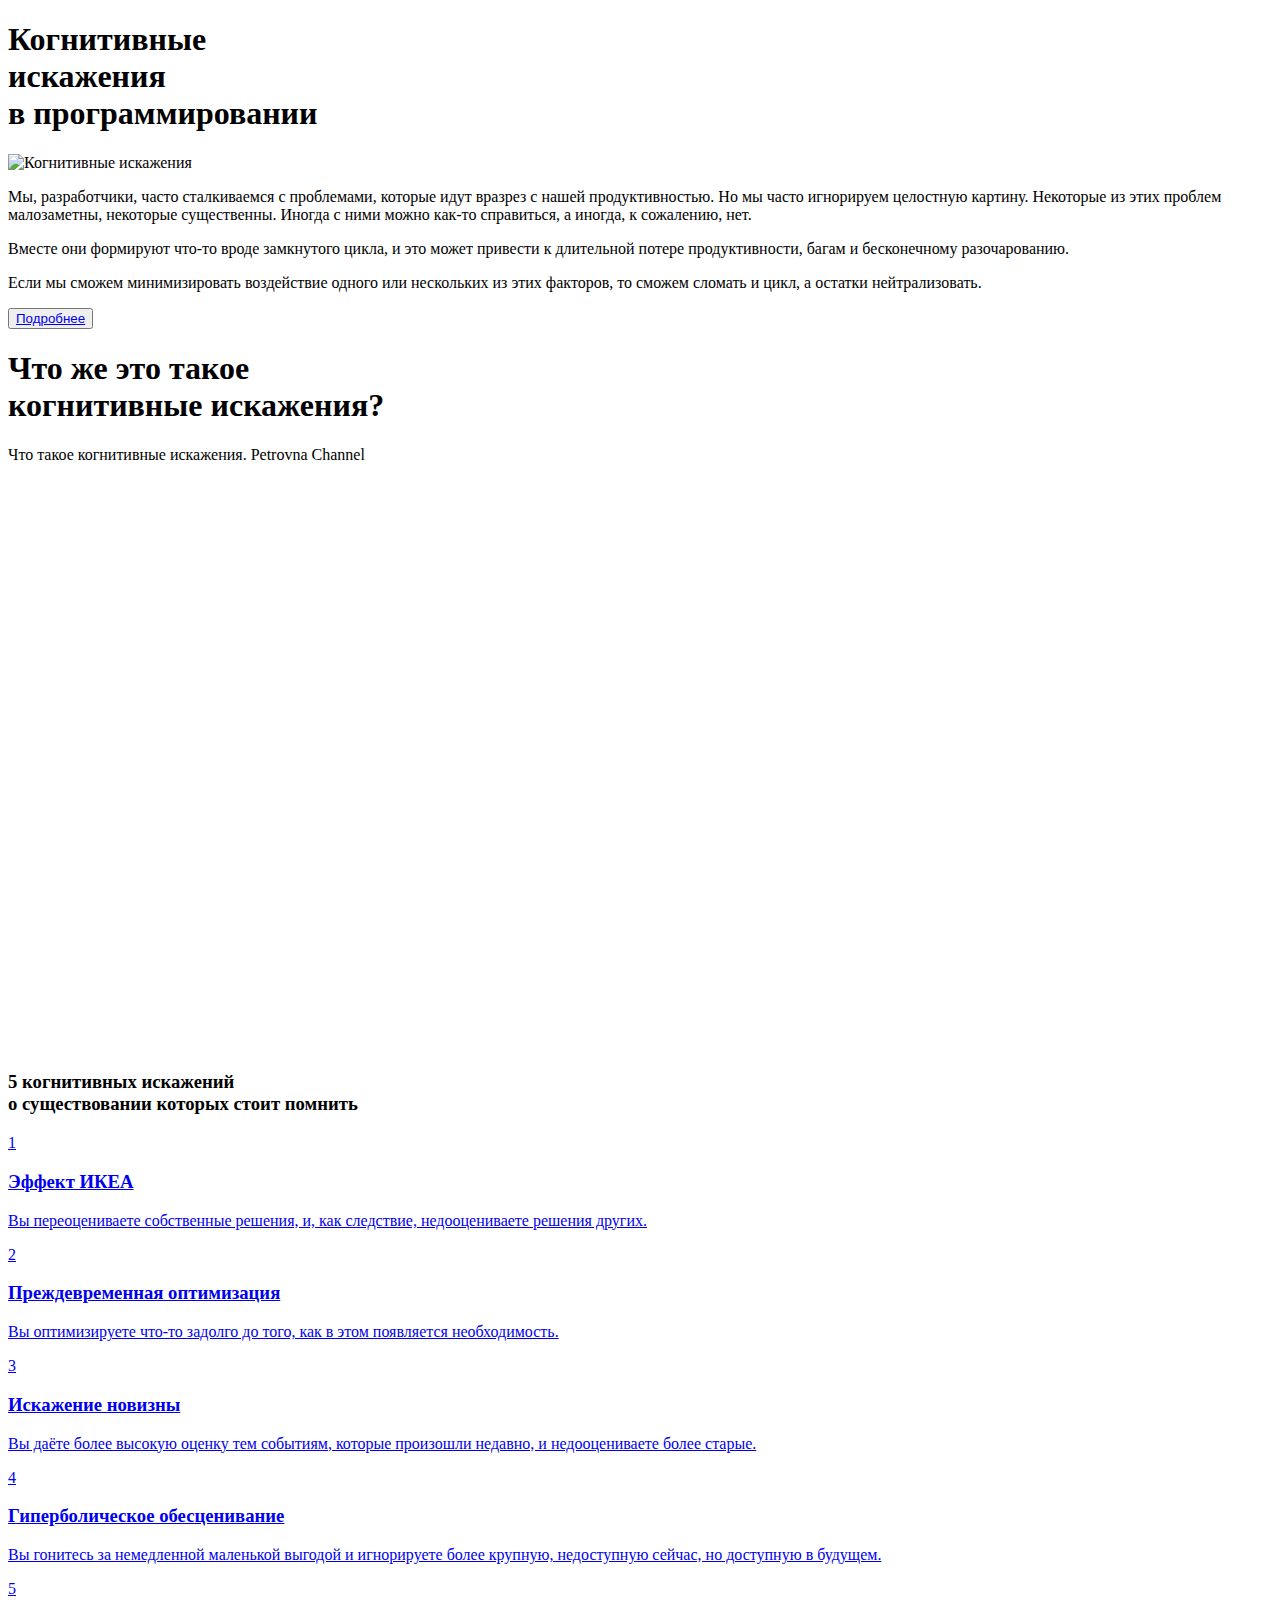
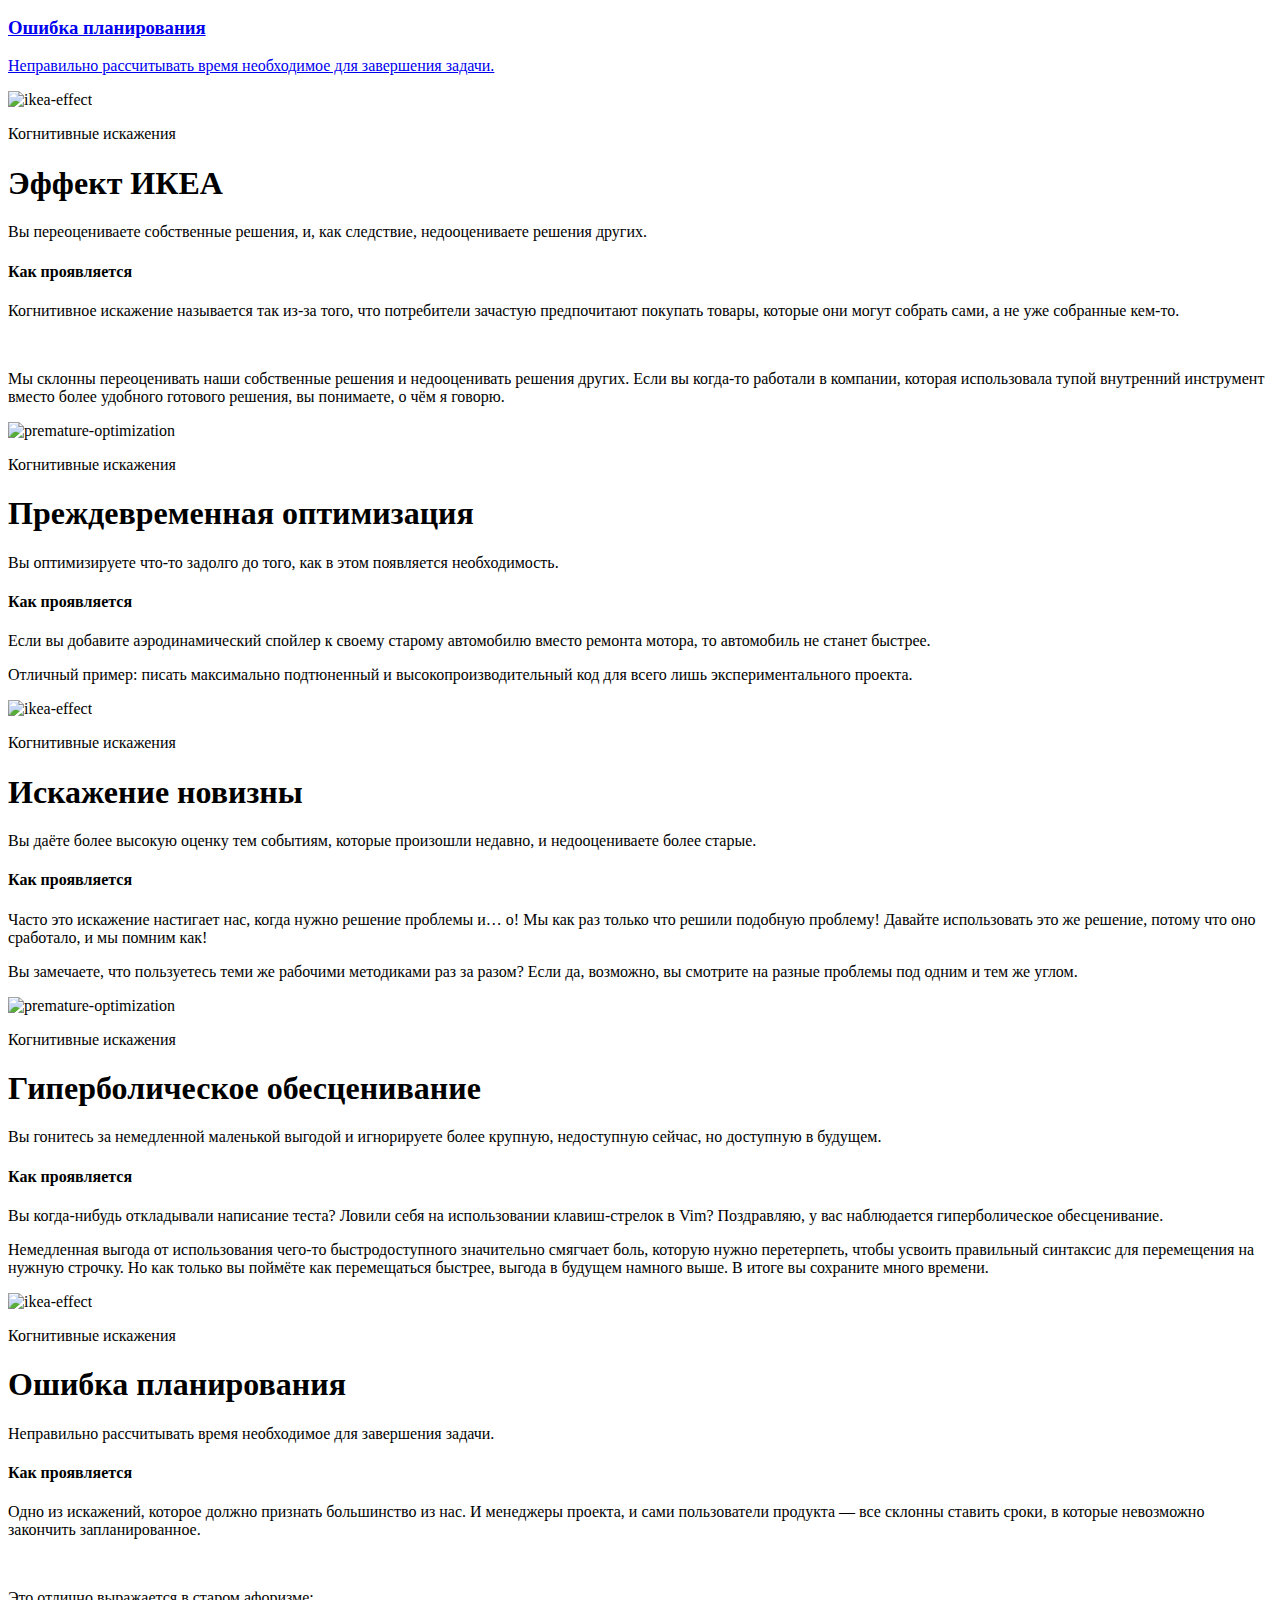
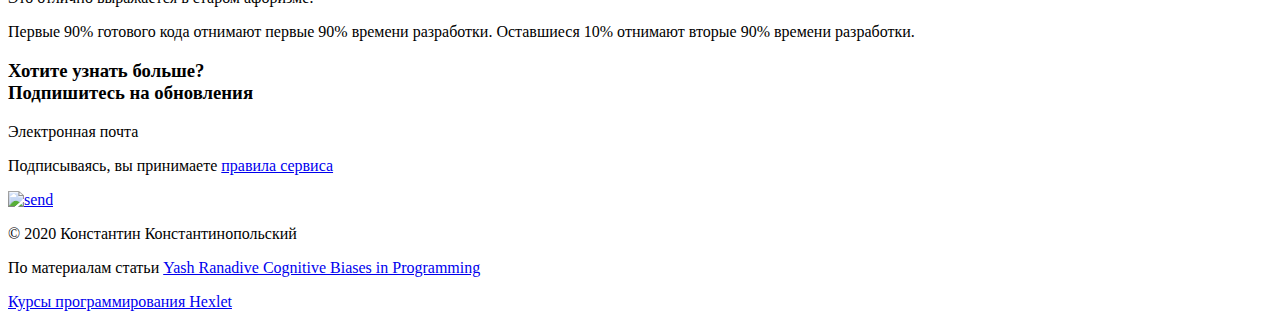
==== src/index.html @ dad70baf "Rename index.html to src/index.html" ====
<!doctype html>
<html lang="ru">
  <head>
    <meta charset="utf-8">
    <meta name="viewport" content="width=device-width, initial-scale=1">
    <link rel="stylesheet" href="CSS/style.css">
    <title>Когнитивные искажения в программировании</title>
  </head>
  <body>
    
    <header>
      <div class="header-container">
        <div class="wrapper">
          <h1 class="head-h1"><span class="header-h1">Когнитивные<br>искажения</span><br>в программировании</h1>
          <div class="img-header">
            <img class="img-height-header" src="images/main.png" alt="Когнитивные искажения">
          </div>
          <div class="header-columns-2">
           <p>Мы, разработчики, часто сталкиваемся с проблемами, которые идут вразрез с нашей продуктивностью. Но мы часто игнорируем целостную картину.
              Некоторые из этих проблем малозаметны, некоторые существенны. Иногда с ними можно как-то справиться, а иногда, к сожалению, нет.</p>
           <p>Вместе они формируют что-то вроде замкнутого цикла, и это может привести к длительной потере продуктивности, багам и бесконечному разочарованию.</p>
           <p>Если мы сможем минимизировать воздействие одного или нескольких из этих факторов, то сможем сломать и цикл, а остатки нейтрализовать.</p>
          </div>
          <div class="div-header-button">
            <button type="button" class="header-button"><a href="#navigation" class="header-a">Подробнее</a></button>
          </div>
        </div>
      </div>
    </header>
    
    <section>
      <div class="section-container">
        <div class="div-section-container">
          <h1 id="head2-h1">Что же это такое<br><span class="header-h1">когнитивные искажения?</span></h1>
            <div class="p-block2">  
              <p>Что такое когнитивные искажения. Petrovna Channel</p>
            </div>
            <div class="video-container">
              <iframe class="video" width="919" height="569" src="https://www.youtube.com/embed/jie9AizBqss" frameborder="0" allowfullscreen></iframe>
            </div>
        </div>
      </div>
    </section>
    
    <main id="navigation">
      <div class="main-container column-container">
        
          <div class="main-container-box-child1">
            <h3><span>5 когнитивных искажений</span><br>о существовании которых стоит помнить</h3>
          </div>
          <div class="main-container-box">
            <a href="#ikea-effect">
              <div class="number">1</div>
              <h3>Эффект ИКЕА</h3>
              <p>Вы переоцениваете собственные решения, и, как следствие, недооцениваете решения других.</p>
            </a>
          </div>
          <div class="main-container-box">
            <a href="#premature-optimization">
              <div class="number">2</div>
              <h3>Преждевременная оптимизация</h3>
              <p>Вы оптимизируете что-то задолго до того, как в этом появляется необходимость.</p>  
            </a>
          </div>
          <div class="main-container-box">
            <a href="#distortion-of-novelty">
              <div class="number">3</div>
              <h3>Искажение новизны</h3>
              <p>Вы даёте более высокую оценку тем событиям, которые произошли недавно, и недооцениваете более старые.</p>  
            </a>
          </div>
          <div class="main-container-box">
            <a href="#hyperbolic-depreciation">
              <div class="number">4</div>
              <h3>Гиперболическое обесценивание</h3>
              <p>Вы гонитесь за немедленной маленькой выгодой и игнорируете более крупную, недоступную сейчас, но доступную в будущем.</p>  
            </a>
          </div>
          <div class="main-container-box">
            <a href="#errors-in-planning">
              <div class="number">5</div>
              <h3>Ошибка планирования</h3>
              <p>Неправильно рассчитывать время необходимое для завершения задачи.</p>  
            </a>
          </div>
        
      </div>
    </main>
    
    <section id="ikea-effect">
      <div class="header-container">
        <div class="wrapper">
          
          <div class="ikea-columns-2">
            <div>
              <img class="shadow" src="images/1.png" alt="ikea-effect">
            </div>
            <div>
              <p class="font-p">Когнитивные искажения</p>
              <h1>Эффект ИКЕА</h1>
              <p>Вы переоцениваете собственные решения, и, как следствие, недооцениваете решения других.</p>
            </div>
          </div>
          
          <div class="small-h">
            <h4>Как проявляется</h4>
          </div>
          
          <div class="ikea-columns-2-2">
            <p class="padding-0">Когнитивное искажение называется так из-за того, что потребители зачастую предпочитают покупать товары, которые они могут собрать сами, а не уже собранные кем-то.</p><br>
            <p class="padding-0">Мы склонны переоценивать наши собственные решения и недооценивать решения других. Если вы когда-то работали в компании, которая использовала тупой внутренний инструмент вместо более удобного готового решения, вы понимаете, о чём я говорю.</p>
          </div>
          
        </div>       
      </div>
    </section>
    
    <section id="premature-optimization">
      <div class="header-container-premature-optimization">
        <div class="wrapper">
          
          <div class="ikea-columns-2-premature-optimization">
            <div>
              <img class="shadow" src="images/2.png" alt="premature-optimization">
            </div>
            <div>
              <p class="font-p-dark">Когнитивные искажения</p>
              <h1>Преждевременная оптимизация</h1>
              <p>Вы оптимизируете что-то задолго до того, как в этом появляется необходимость.</p>
            </div>
          </div>
          
          <div class="small-h-premature-optimization">
            <h4>Как проявляется</h4>
          </div>
          
          <div class="ikea-columns-2-3">
            <p class="padding-0">Если вы добавите аэродинамический спойлер к своему старому автомобилю вместо ремонта мотора, то автомобиль не станет быстрее.</p>
            <p class="padding-0">Отличный пример: писать максимально подтюненный и высокопроизводительный код для всего лишь экспериментального проекта.</p>
          </div>
          
        </div>       
      </div>
    </section>
    
    <section id="distortion-of-novelty">
      <div class="header-container">
        <div class="wrapper">
          
          <div class="ikea-columns-2">
            <div>
              <img class="shadow" src="images/3.png" alt="ikea-effect">
            </div>
            <div>
              <p class="font-p">Когнитивные искажения</p>
              <h1>Искажение новизны</h1>
              <p>Вы даёте более высокую оценку тем событиям, которые произошли недавно, и недооцениваете более старые.</p>
            </div>
          </div>
          
          <div class="small-h">
            <h4>Как проявляется</h4>
          </div>
          
          <div class="ikea-columns-2-2">
            <p class="padding-0">Часто это искажение настигает нас, когда нужно решение проблемы и… о! Мы как раз только что решили подобную проблему! Давайте использовать это же решение, потому что оно сработало, и мы помним как!</p>
            <p class="padding-0">Вы замечаете, что пользуетесь теми же рабочими методиками раз за разом? Если да, возможно, вы смотрите на разные проблемы под одним и тем же углом.</p>
          </div>
          
        </div>       
      </div>
    </section>
    
    <section id="hyperbolic-depreciation">
      <div class="header-container-premature-optimization">
        <div class="wrapper">
          
          <div class="ikea-columns-2-premature-optimization">
            <div>
              <img class="shadow" src="images/4.png" alt="premature-optimization">
            </div>
            <div>
              <p class="font-p-dark">Когнитивные искажения</p>
              <h1>Гиперболическое обесценивание</h1>
              <p>Вы гонитесь за немедленной маленькой выгодой и игнорируете более крупную, недоступную сейчас, но доступную в будущем.</p>
            </div>
          </div>
          
          <div class="small-h-premature-optimization">
            <h4>Как проявляется</h4>
          </div>
          
          <div class="ikea-columns-2-3">
            <p class="padding-0">Вы когда-нибудь откладывали написание теста? Ловили себя на использовании клавиш-стрелок в Vim? Поздравляю, у вас наблюдается гиперболическое обесценивание.</p>
            <p class="padding-0">Немедленная выгода от использования чего-то быстродоступного значительно смягчает боль, которую нужно перетерпеть, чтобы усвоить правильный синтаксис для перемещения на нужную строчку. Но как только вы поймёте как перемещаться быстрее, выгода в будущем намного выше. В итоге вы сохраните много времени.</p>
          </div>
          
        </div>       
      </div>
    </section>
    
    <section id="errors-in-planning">
      <div class="header-container">
        <div class="wrapper">
          
          <div class="ikea-columns-2">
            <div>
              <img class="shadow" src="images/5.png" alt="ikea-effect">
            </div>
            <div>
              <p class="font-p">Когнитивные искажения</p>
              <h1>Ошибка планирования</h1>
              <p>Неправильно рассчитывать время необходимое для завершения задачи.</p>
            </div>
          </div>
          
          <div class="small-h">
            <h4>Как проявляется</h4>
          </div>
          
          <div class="ikea-columns-2-2">
            <p class="padding-0">Одно из искажений, которое должно признать большинство из нас. И менеджеры проекта, и сами пользователи продукта — все склонны ставить сроки, в которые невозможно закончить запланированное.</p><br>
            <p class="padding-0">Это отлично выражается в старом афоризме:</p>
            <p>Первые 90% готового кода отнимают первые 90% времени разработки. Оставшиеся 10% отнимают вторые 90% времени разработки.</p>
          </div>
          
        </div>       
      </div>
    </section>
    
    <footer>
      <div class="footer-container">
        <div class="footer-wrapper">
          
          <div>
            <h3 class="footer-h3">Хотите узнать больше?<br>Подпишитесь на обновления</h3>
          </div>
          
          <div>
            <div>
            </div>
            <div class="find-box">
              <div>
                <p class="find-box-p">Электронная почта</p>
              </div>
              <div>
                <p class="find-box-p2">Подписываясь, вы принимаете <a href="#">правила сервиса</a></p>
              </div>
                            
              <div class="send">
                <a href="#">  
                  <div class="send-img">
                    <img src="images/send.svg" alt="send">
                  </div>
                </a>
              </div>
                            
            </div>
          </div>
          
        </div>
        <p class="footer-p">© 2020 Константин Константинопольский</p>
        <p class="footer-p">По материалам статьи <a href="https://medium.com/hackernoon/cognitive-biases-in-programming-5e937707c27b">Yash Ranadive Cognitive Biases in Programming</a></p>
        <p class="footer-p"><a href="https://ru.hexlet.io/">Курсы программирования Hexlet</a></p>
      </div>
    </footer>
  </body>
</html>
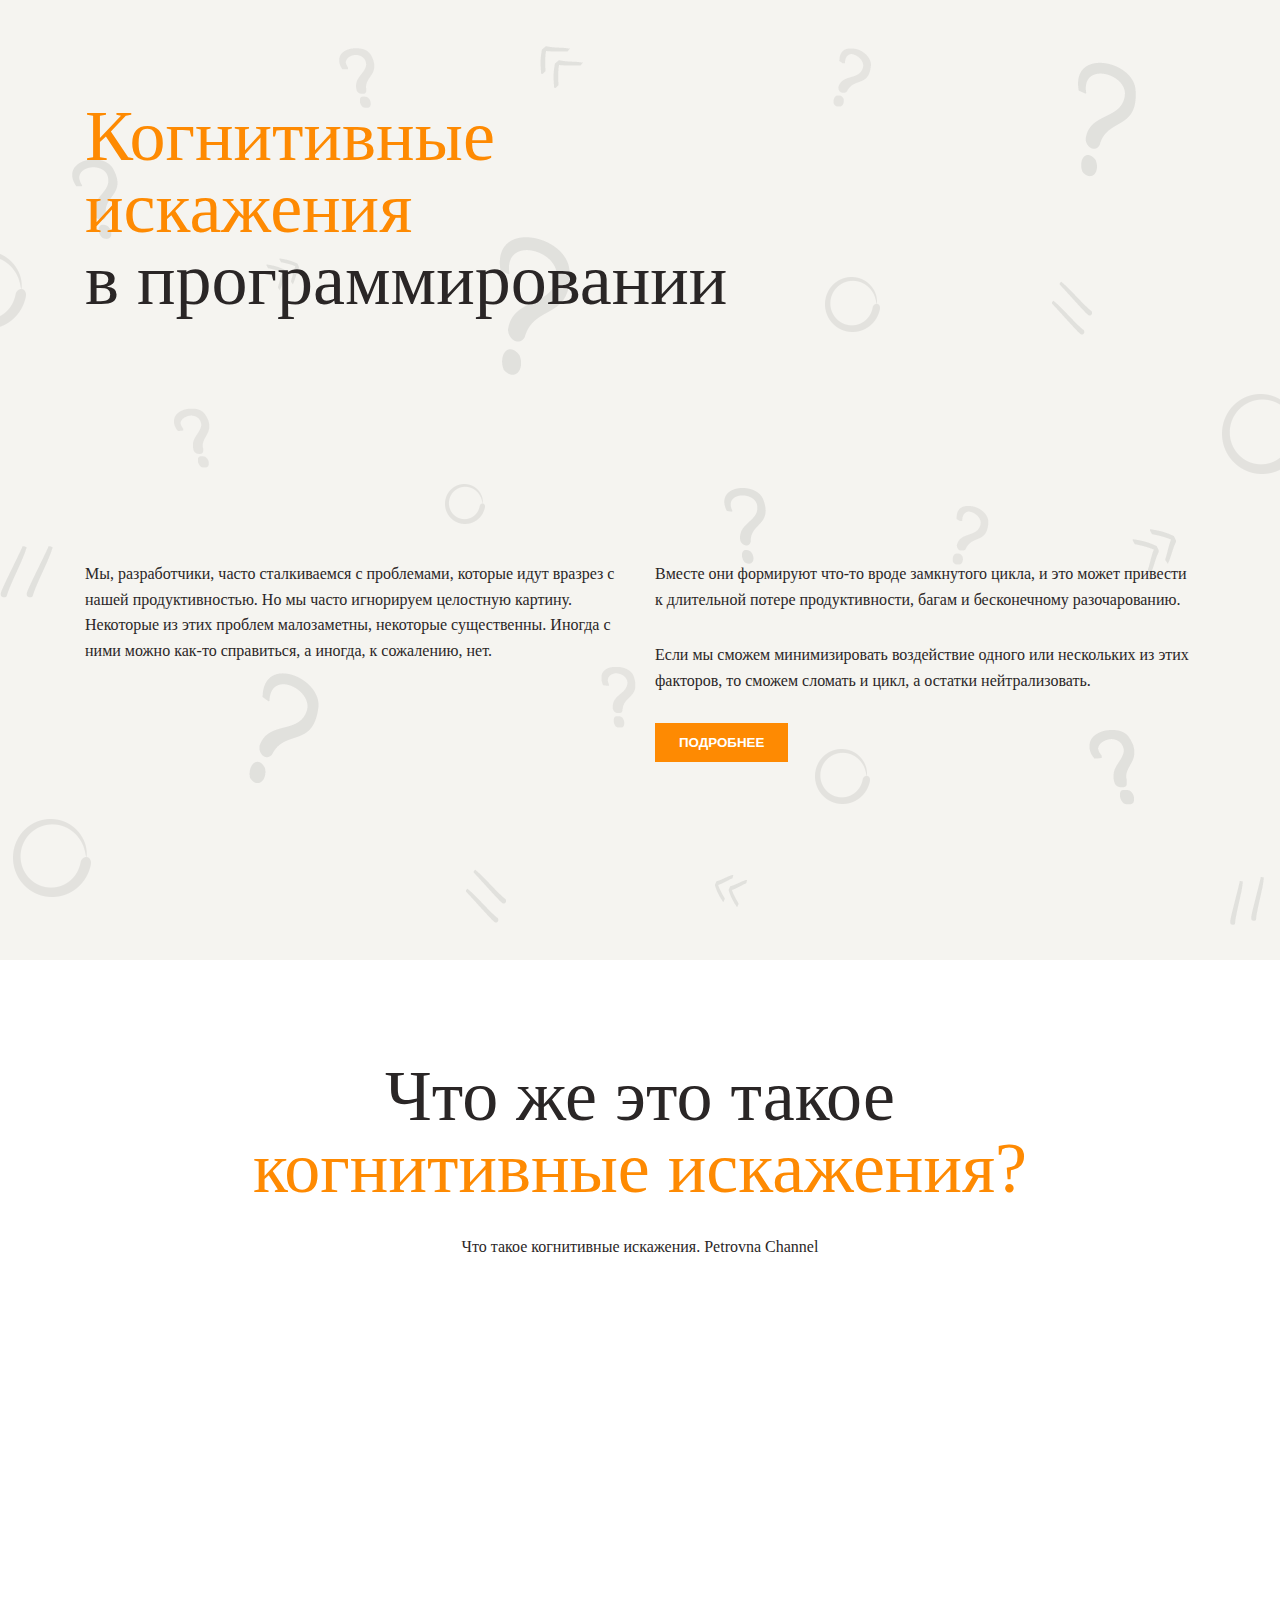
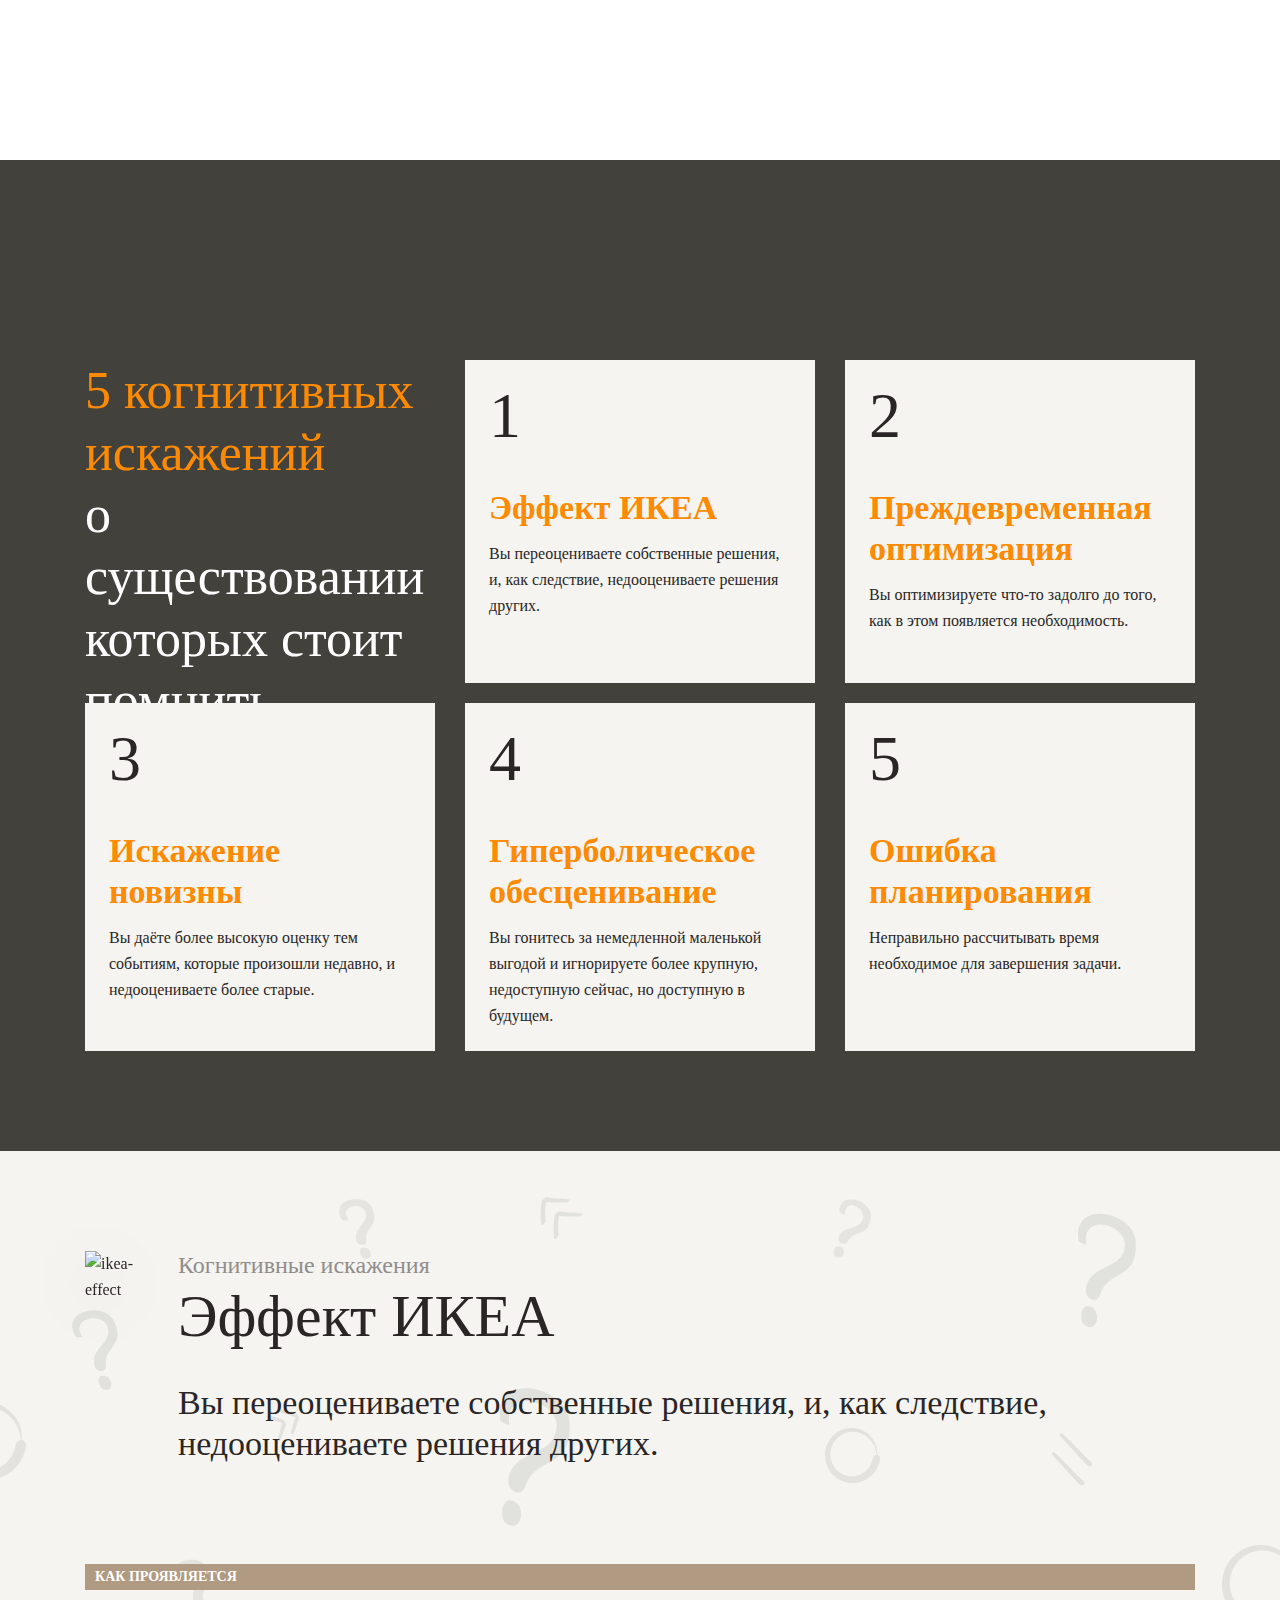
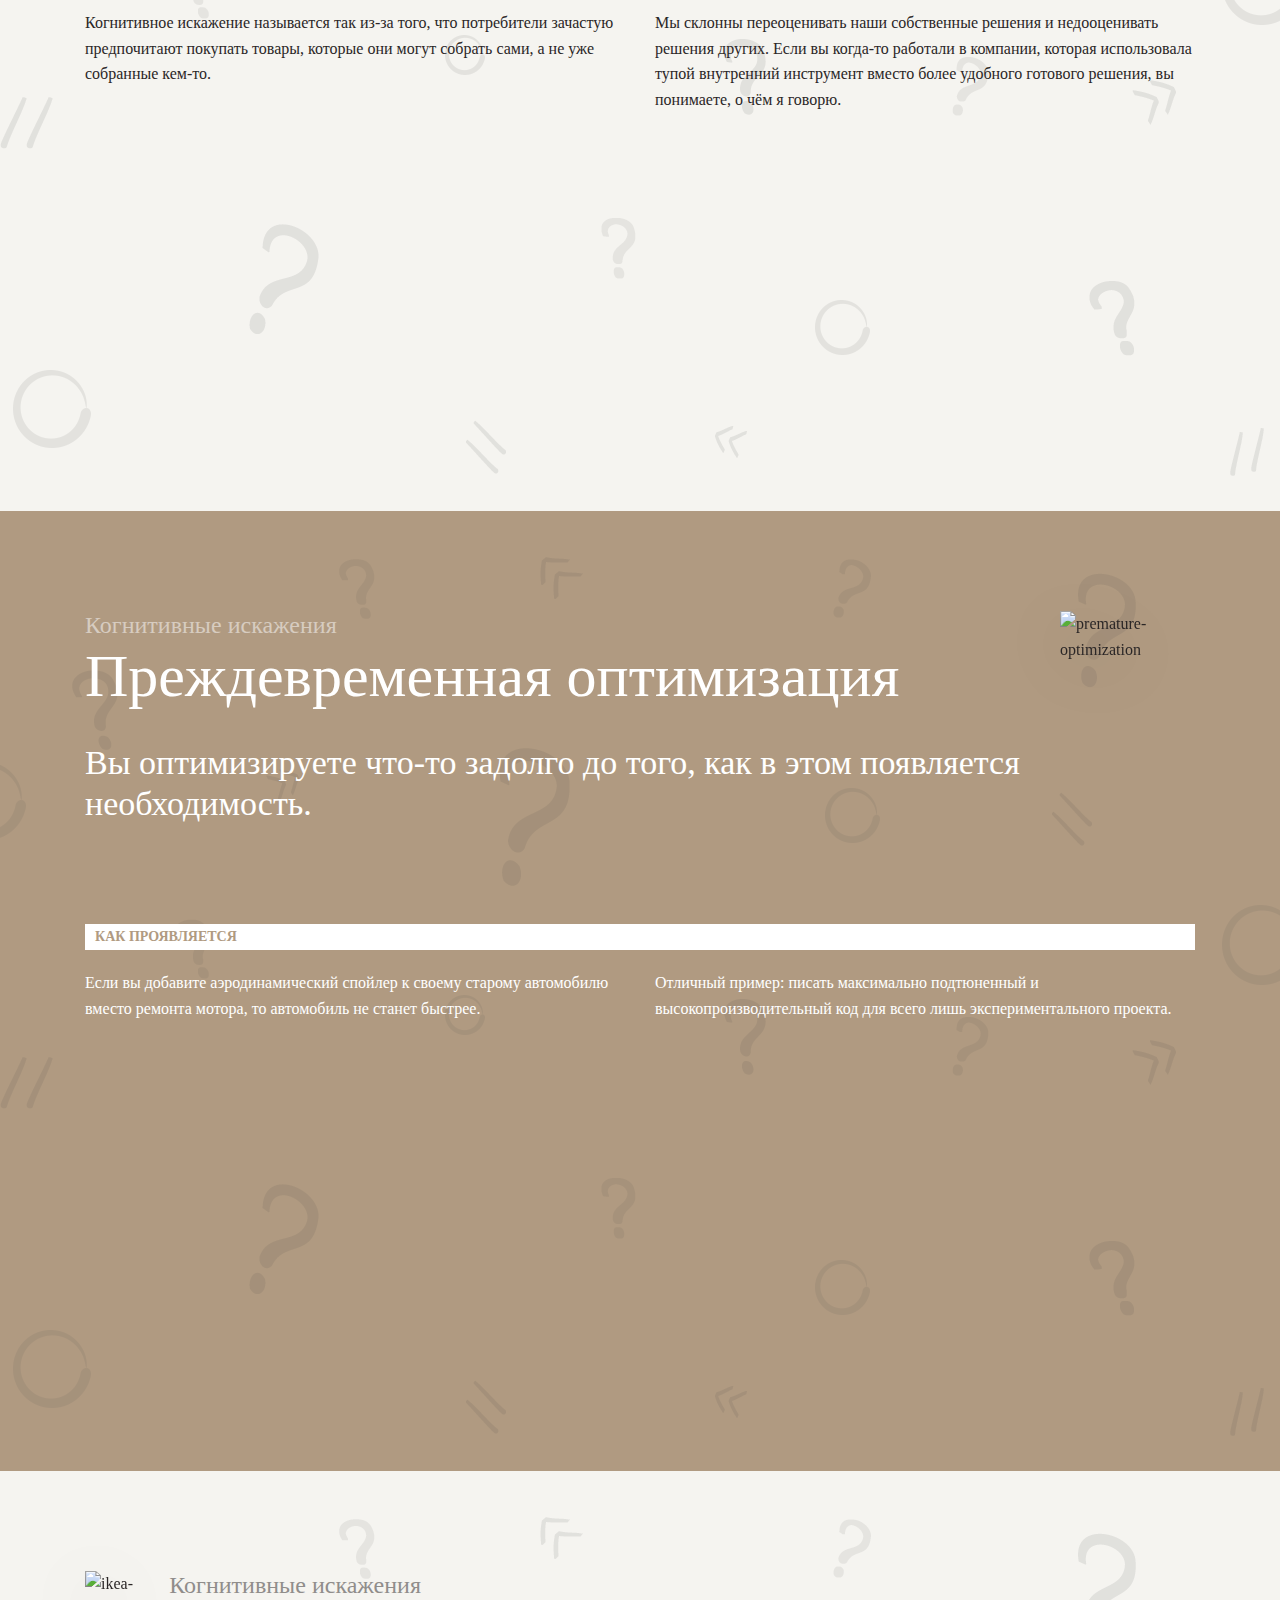
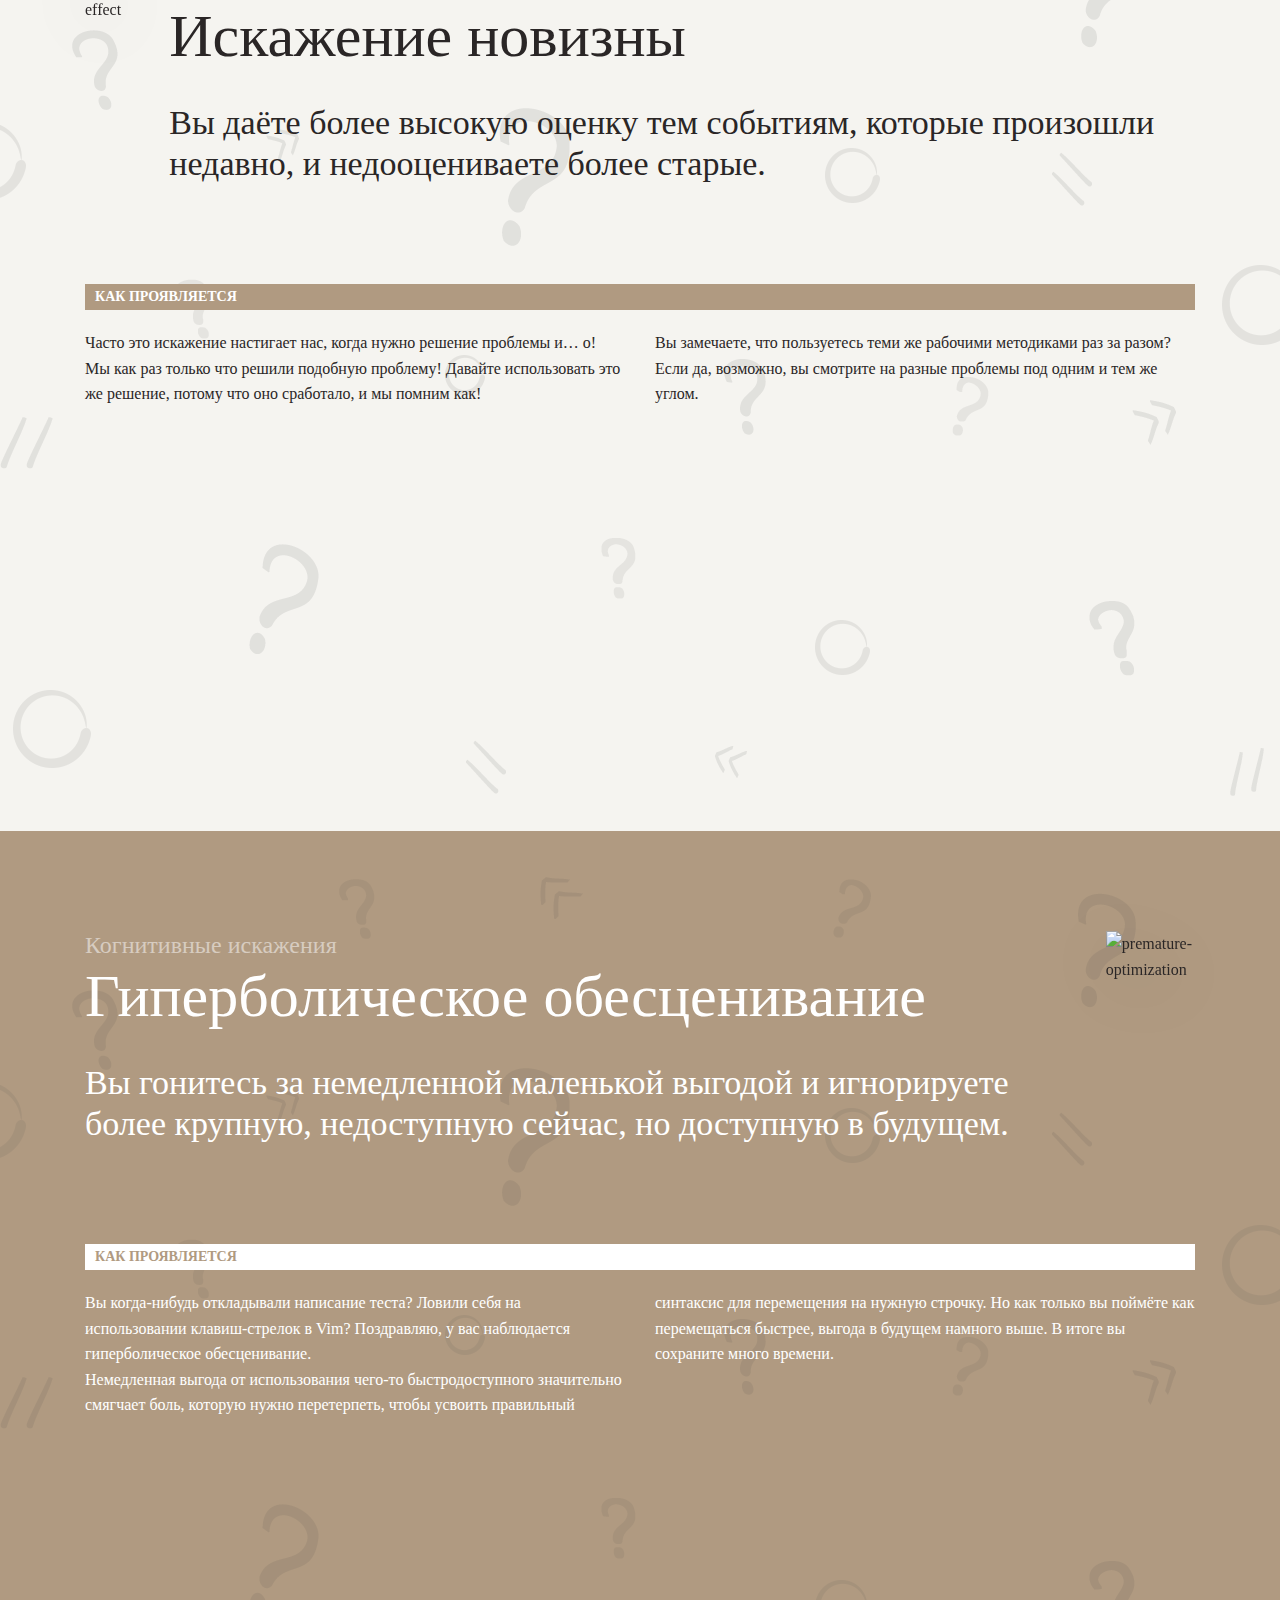
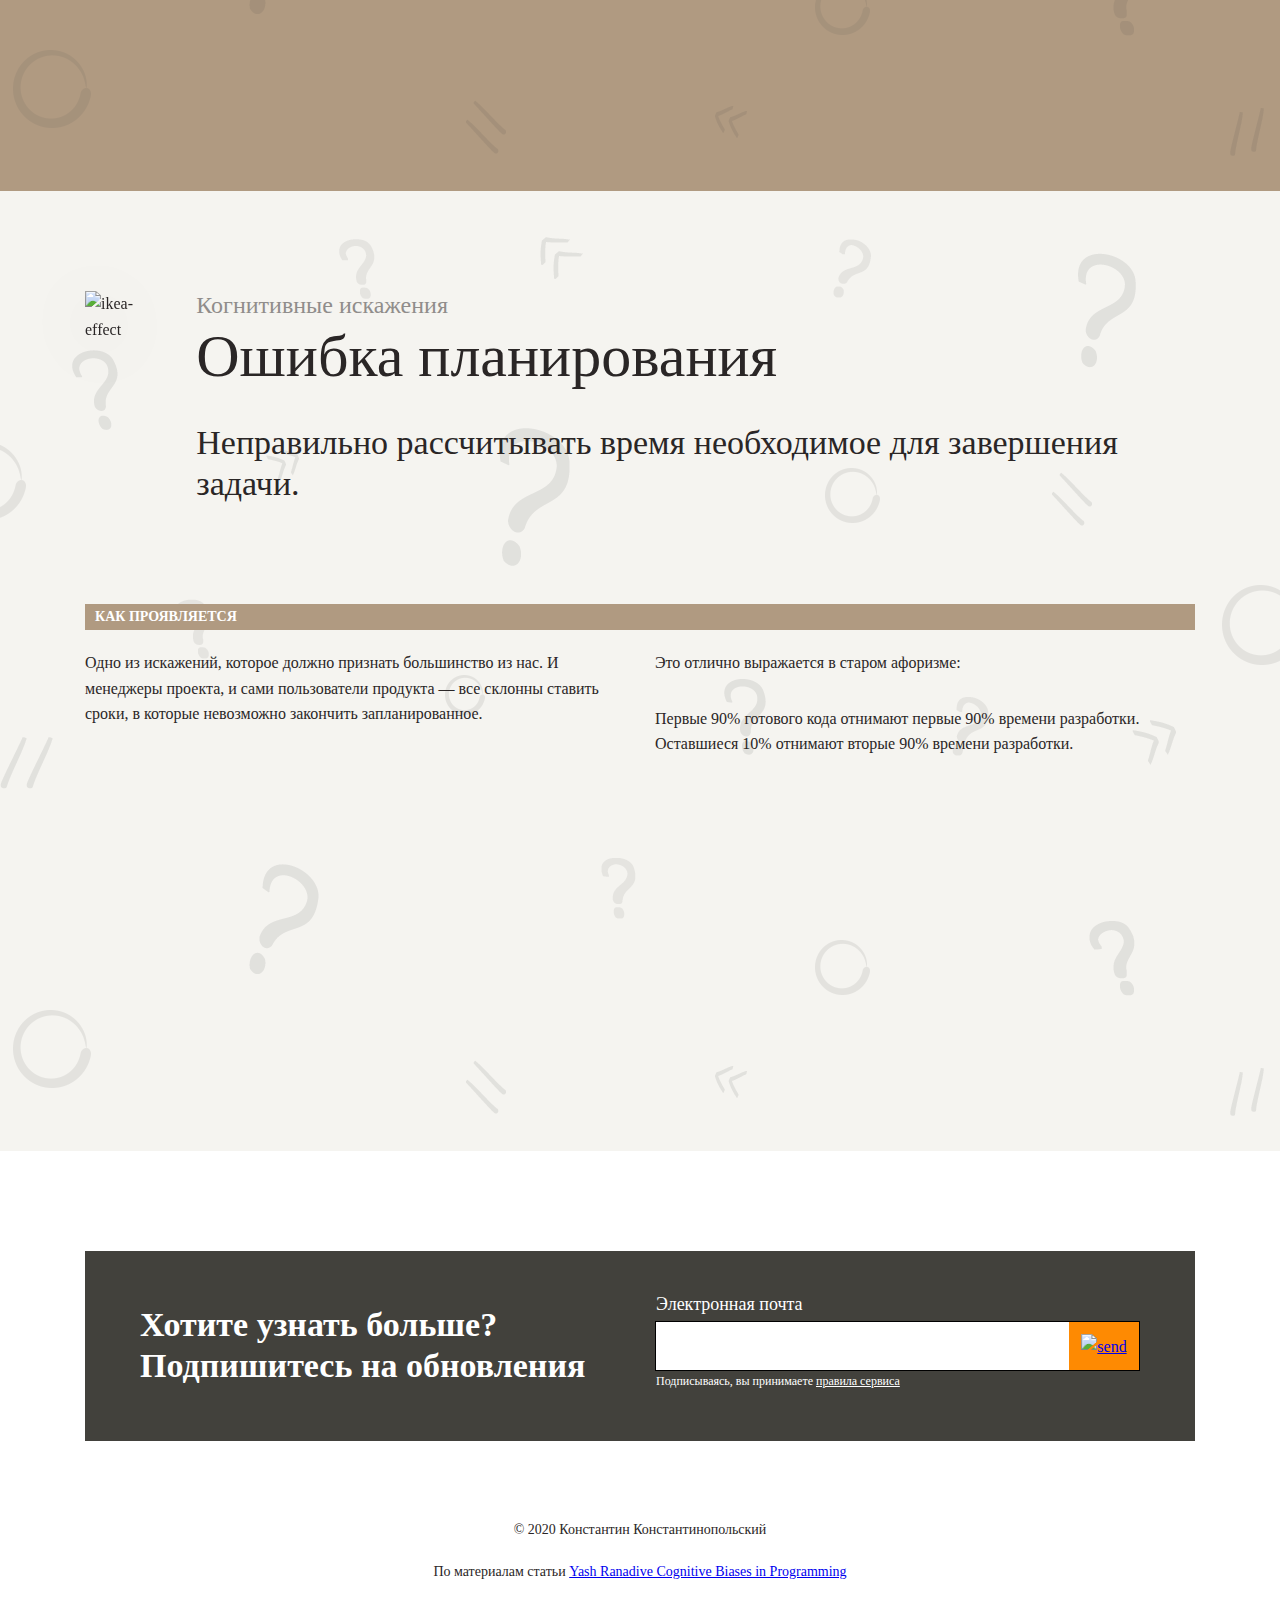
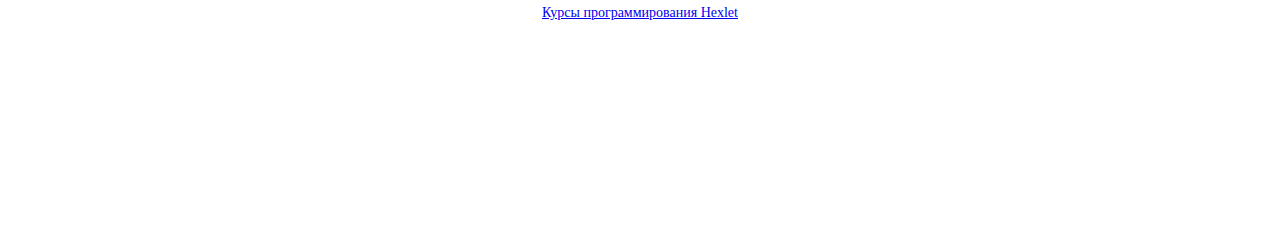
==== commit 73232e2c: "Update index.html" ====
--- a/src/index.html
+++ b/src/index.html
@@ -3,7 +3,7 @@
   <head>
     <meta charset="utf-8">
     <meta name="viewport" content="width=device-width, initial-scale=1">
-    <link rel="stylesheet" href="CSS/style.css">
+    <link rel="stylesheet" href="style.css">
     <title>Когнитивные искажения в программировании</title>
   </head>
   <body>
--- a/src/style.css
+++ b/src/style.css
@@ -0,0 +1,526 @@
+ 
+:root {
+    --color-primary: #fe8a02;
+    --color-primary-dark: #42413c;
+    --color-dark: #2a2626;
+    --color-dark-light: #908d8b;
+    --color-white: #fff;
+    --color-white-light: #d7ccc0;
+    --color-light: #f5f4f0;
+    --color-brown: #b09a81;
+    --color-blue: #1085c5;
+}
+
+@font-face {
+    font-family: 'Open Sans';
+    src: url("..\Fonts\Open_Sans\OpenSans-VariableFont_wdth,wght.ttf");
+}
+
+@font-face {
+    font-family: 'Neucha';
+    src: url("..\Fonts\Neucha\Neucha-Regular.ttf");
+}
+
+* {
+    margin: 0;
+    padding: 0;
+    box-sizing: border-box
+}
+
+body {
+    position: relative;
+    font-family: 'Open Sans';
+    font-size: 16px;
+    line-height: 1.6em;
+    color: var(--color-dark);  
+}
+
+h2, h3, h4, h5, h6 {
+    font-family: 'Neucha';
+    line-height: 1.2em;
+}
+
+h1 {
+    font-family: 'Neucha';
+    font-style: normal;
+    font-weight: 400;
+    font-size: 60px;
+    line-height: 72px;
+}
+
+h2 {
+    font-size: 60px;
+}
+
+h3 {
+    font-size: 34px;
+    color: var(--color-primary);
+}
+
+p {
+    padding-top: 30px;
+}    
+
+#navigation > div a {
+    text-decoration: none;
+    color: var(--color-dark);
+}
+
+.header-container {
+    position: relative;
+    height: 960px;
+    background: var(--color-light);
+}
+
+.header-container::before {
+    position: absolute;
+    width: 1440px;
+    height: 960px;
+    left: 50%;
+    transform: translate(-50%);
+    
+    background-image: url("../images/background.png");
+    background-repeat: no-repeat;
+    background-size: cover;
+    opacity: 10%;
+    
+    content: "";
+}
+
+.wrapper {
+    position: relative;
+    max-width: 1110px;
+    margin: 0 auto;
+    padding: 100px 0;
+}
+
+.img-header {
+    position: absolute;
+    height: 525px;
+    top: 55px;
+    right: -270px;
+}
+
+.img-height-header {
+    height: 525px;
+}
+
+.header-columns-2 {
+    columns: 2;
+    column-gap: 30px;
+    padding-top: 215px;
+}
+
+.head-h1 {
+    font-size: 72px;
+}
+
+#head2-h1 {
+    font-size: 72px;    
+}
+
+.header-h1 {
+    color: var(--color-primary);
+}
+
+.div-header-button {
+    padding-top: 30px;
+}
+
+.header-button {
+    position: absolute;
+    left: 570px;
+    padding: 12px 24px;
+    border: 0;
+    font-weight: bold;
+    cursor: pointer;
+    background: var(--color-primary);
+}    
+
+.header-button:hover {
+    position: absolute;
+    left: 570px;
+    padding: 12px 24px;
+    border: 0;
+    font-weight: bold;
+    cursor: pointer;
+    background: #EA7600;
+}  
+
+.header-a {
+    text-decoration: none;
+    text-transform: uppercase;
+    color: var(--color-white);
+}    
+
+.section-container {
+    position: relative;
+    max-width: 1110px;
+    height: 800px;
+    margin: 0 auto;
+    padding: 100px 0;
+}
+
+.div-section-container {
+    position: absolute;
+    left: 50%;
+    transform: translate(-50%);
+    text-align: center;
+}
+
+.p-block2 {
+    text-align: center;    
+}    
+    
+.video-container {
+    padding-top: 30px;    
+}    
+    
+.video {
+    filter: drop-shadow(0 16px 32px rgba(0 0 0 / 15%));
+}    
+
+main {
+    padding: 100px 0;
+    background: var(--color-primary-dark);
+}
+
+.main-container {
+    padding-top: 100px;
+    max-width: 1440px;
+    margin: 0 auto;
+    align-items: center;
+    text-align: left;
+}
+
+.column-container {
+    display: flex;
+    flex-wrap: wrap;
+    justify-content: center;
+    column-gap: 30px;
+}
+    
+.main-container-box {
+    position: relative;
+    top: 0;
+    left: 0;
+    width: 350px;
+    height: 323px;
+    margin-bottom: 20px;
+    padding: 24px;
+    background: var(--color-light);
+}
+
+.main-container-box-child1 {
+    position: relative;
+    top: 0;
+    left: 0;
+    width: 350px;
+    height: 323px;
+    margin-bottom: 20px;
+    padding: 24px;
+    background: var(--color-light);
+}
+
+.main-container-box:hover {
+    cursor: pointer;
+    color: var(--color-white);
+    background: var(--color-primary);
+}
+
+.main-container-box:hover h3 {
+    color: var(--color-white);
+ }
+
+#navigation > div a:hover {
+    color: var(--color-white);
+}
+
+#navigation > div > div:nth-child(1) {
+    padding: 0;
+    background: var(--color-primary-dark);
+}
+
+#navigation > div > div:nth-child(1) > h3 > span {
+    color: var(--color-primary);
+}
+
+#navigation > div > div:nth-child(1) > h3 {
+    line-height: 62px;
+    font-size: 52px;
+    font-weight: 400;
+    color: var(--color-white);
+}
+
+#navigation > div p {
+    padding-top: 12px;
+    line-height: 26px;
+}
+
+#navigation > div > div:nth-child(n+4) {
+    height: 348px;
+    margin-bottom: 0;
+}
+
+.number {
+    padding-bottom: 40px;
+    font-size: 64px;
+    font-family: 'Neucha';
+    line-height: 1;
+}
+
+.font-p {
+    padding: 0;
+    font-family: 'Neucha';
+    font-style: normal;
+    font-weight: 400;
+    font-size: 24px;
+    line-height: 29px;
+    color: var(--color-dark-light);
+}
+
+.font-p-dark {
+    padding: 0;
+    font-family: 'Neucha';
+    font-style: normal;
+    font-weight: 400;
+    font-size: 24px;
+    line-height: 29px;
+    color: var(--color-white-light);
+}
+
+.padding-0 {
+    padding-top: 0;
+}
+
+.ikea-columns-2 {
+    display: flex;
+    columns: 2;
+    column-gap: 30px;
+}
+
+.ikea-columns-2-2 {
+    columns: 2;
+    column-gap: 30px;
+    padding-top: 20px;
+    color: var(--color-dark);
+}
+
+.shadow {
+    filter: drop-shadow(0px 16px 32px rgba(0, 0, 0, 0.15));
+}
+
+#ikea-effect > div > div > div > div:nth-child(2) > h1 {
+    color: var(--color-dark);
+}
+
+#ikea-effect > div > div > div > div:nth-child(2) > p:nth-child(3) {
+    font-family: 'Neucha';
+    font-style: normal;
+    font-weight: 400;
+    font-size: 34px;
+    line-height: 41px;
+    color: var(--color-dark);
+}
+
+.small-h {
+    display: flex;
+    margin-top: 100px;
+    height: 26px;
+    align-items: center;
+    text-transform: uppercase;
+    color: #FFFFFF;
+    background: #B09A81;
+} 
+
+.small-h > h4 {
+    font-family: 'Open Sans';
+    font-style: normal;
+    font-size: 14px;
+    padding-left: 10px;
+}
+
+.ikea-columns-2-3 {
+    columns: 2;
+    column-gap: 30px;
+    padding-top: 20px;
+    color: var(--color-white);
+}
+
+.header-container-premature-optimization {
+    position: relative;
+    height: 960px;
+    background: var(--color-brown);
+}
+
+.header-container-premature-optimization::before {
+    position: absolute;
+    width: 1440px;
+    height: 960px;
+    left: 50%;
+    transform: translate(-50%);
+    
+    background-image: url("../images/background.png");
+    background-repeat: no-repeat;
+    background-size: cover;
+    opacity: 10%;
+    
+    content: "";
+}
+
+.small-h-premature-optimization {
+    display: flex;
+    margin-top: 100px;
+    height: 26px;
+    align-items: center;
+    text-transform: uppercase;
+    color: #B09A81;
+    background: #FFFFFF;
+} 
+
+.small-h-premature-optimization > h4 {
+    font-family: 'Open Sans';
+    font-style: normal;
+    font-size: 14px;
+    padding-left: 10px;
+}
+
+.ikea-columns-2-premature-optimization {
+    display: flex;
+    flex-direction: row-reverse;
+    columns: 2;
+    column-gap: 30px;
+}
+
+#premature-optimization > div > div > div > div:nth-child(2) > h1 {
+    color: var(--color-white);
+}
+
+#premature-optimization > div > div > div > div:nth-child(2) > p:nth-child(3) {
+    font-family: 'Neucha';
+    font-style: normal;
+    font-weight: 400;
+    font-size: 34px;
+    line-height: 41px;
+    color: var(--color-white);
+}
+
+#distortion-of-novelty > div > div > div > div:nth-child(2) > h1 {
+    color: var(--color-dark);
+}
+
+#distortion-of-novelty > div > div > div > div:nth-child(2) > p:nth-child(3) {
+    font-family: 'Neucha';
+    font-style: normal;
+    font-weight: 400;
+    font-size: 34px;
+    line-height: 41px;
+    color: var(--color-dark);
+}
+
+#hyperbolic-depreciation > div > div > div > div:nth-child(2) > h1 {
+    color: var(--color-white);
+}
+
+#hyperbolic-depreciation > div > div > div > div:nth-child(2) > p:nth-child(3) {
+    font-family: 'Neucha';
+    font-style: normal;
+    font-weight: 400;
+    font-size: 34px;
+    line-height: 41px;
+    color: var(--color-white);
+}
+
+#errors-in-planning > div > div > div > div:nth-child(2) > h1 {
+    color: var(--color-dark);
+}
+
+#errors-in-planning > div > div > div > div:nth-child(2) > p:nth-child(3) {
+    font-family: 'Neucha';
+    font-style: normal;
+    font-weight: 400;
+    font-size: 34px;
+    line-height: 41px;
+    color: var(--color-dark);
+}
+
+.footer-container {
+    position: relative;
+    height: 581px;
+    max-width: 1440px;
+    margin: 0 auto;
+}
+
+.footer-wrapper {
+    display: flex;
+    justify-content: space-between;
+    margin: 100px auto 60px;
+    padding: 55px;
+    max-width: 1110px;
+    height: 190px;
+    align-items: center;
+    background: var(--color-primary-dark);
+}
+
+.find-box {
+    position: relative;
+    width: 485px;
+    height: 50px;
+    left: 0px;
+    top: 0px;
+    background: var(--color-white);
+    border: 1px solid #000;
+}
+
+.footer-h3 {
+    color: #FFFFFF;
+}
+
+body > footer > div > div > div:nth-child(2) > div.find-box > div:nth-child(2) > p > a {
+    color: #FFFFFF;
+}
+
+.footer-p {
+    padding-top: 16px;
+    text-align: center;
+    font-size: 14px;
+}
+
+.find-box-p, .find-box-p2 {
+    position: absolute;
+    padding-top: 0;
+    color: #FFFFFF;
+    font-style: normal;
+    font-weight: 400;
+    font-size: 18px;
+}
+
+.find-box-p {
+    margin-top: -30px;
+} 
+
+.find-box-p2 {
+    margin-top: 47px;
+    font-size: 12px;
+}
+
+.send {
+    width: 70px;
+    height: 48px;
+    margin-left: auto;
+    background: var(--color-primary);
+}
+
+.send:hover {
+    cursor: pointer;
+    background: #EA7600;
+} 
+
+.send-img {
+    display: flex;
+    justify-content: center;
+}
+
+body > footer > div > div > div:nth-child(2) > div.find-box > div.send > a > div > img {
+    padding: 12px;
+}
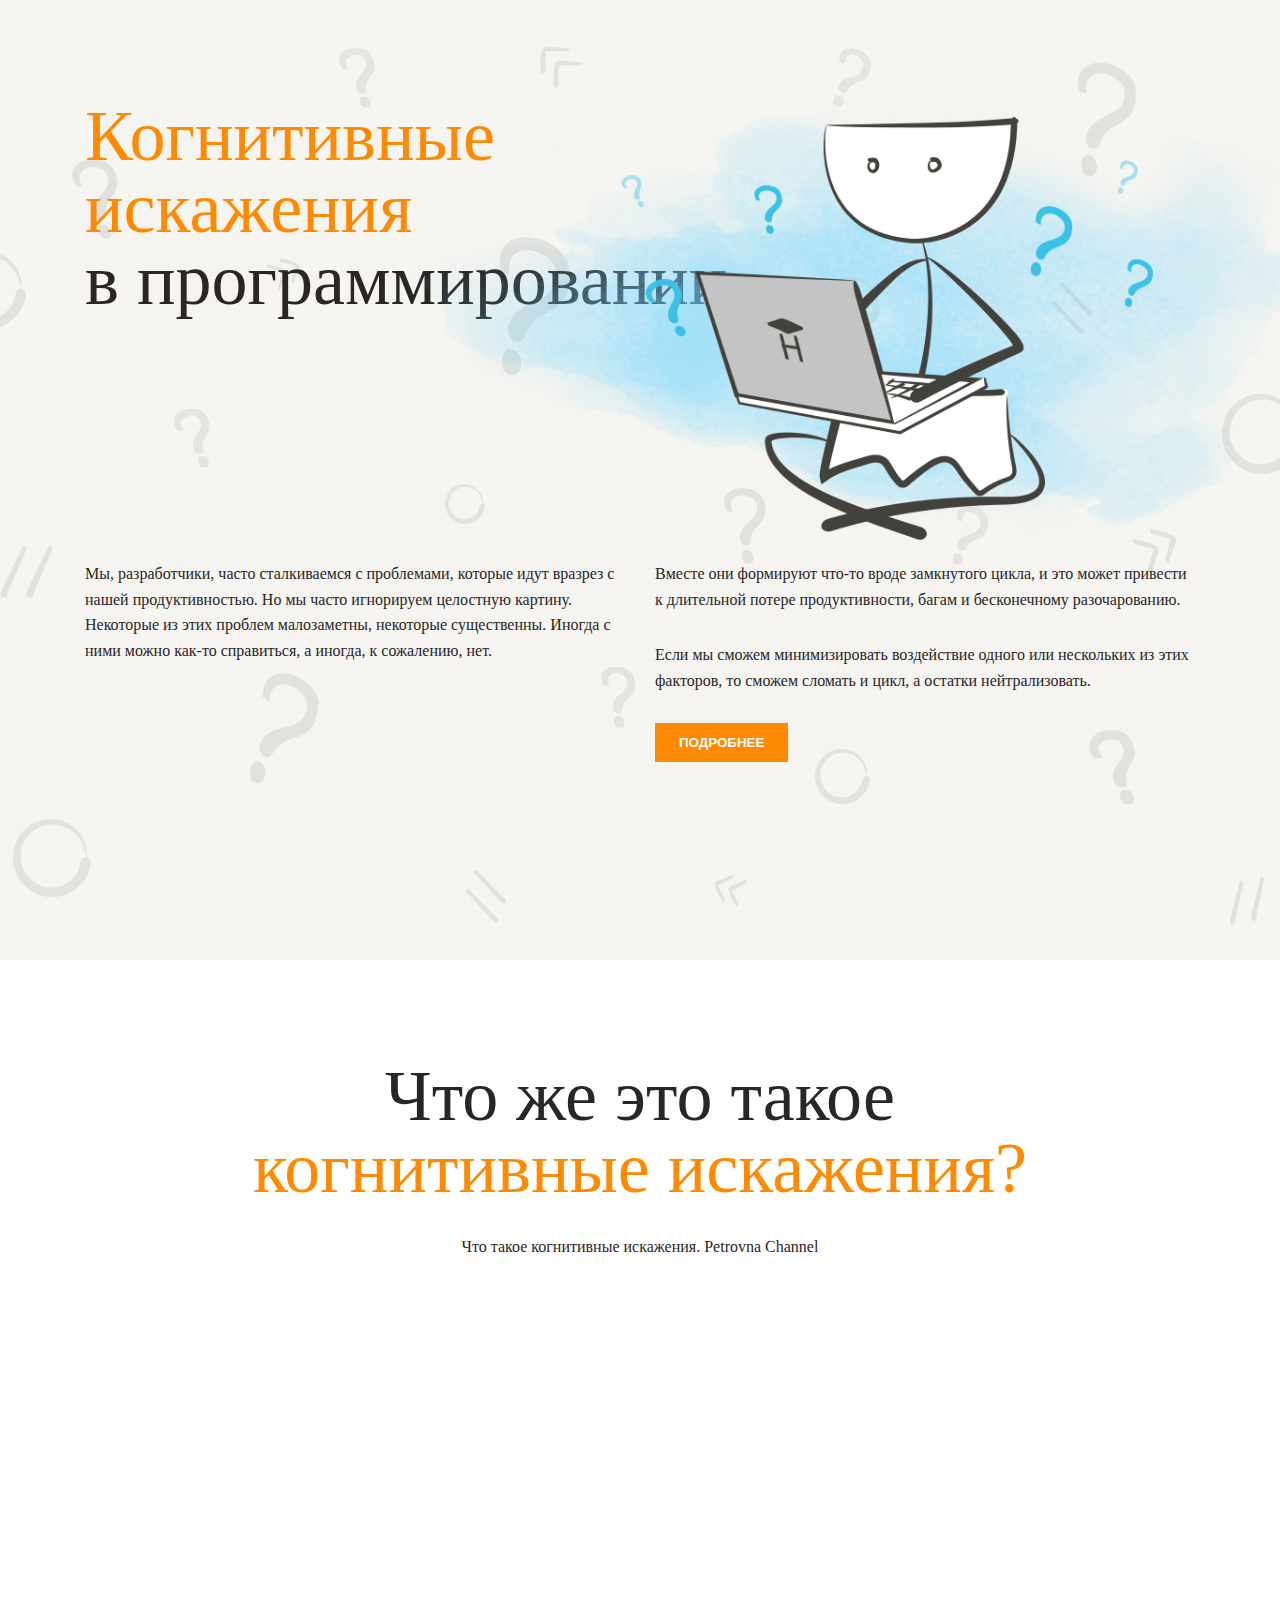
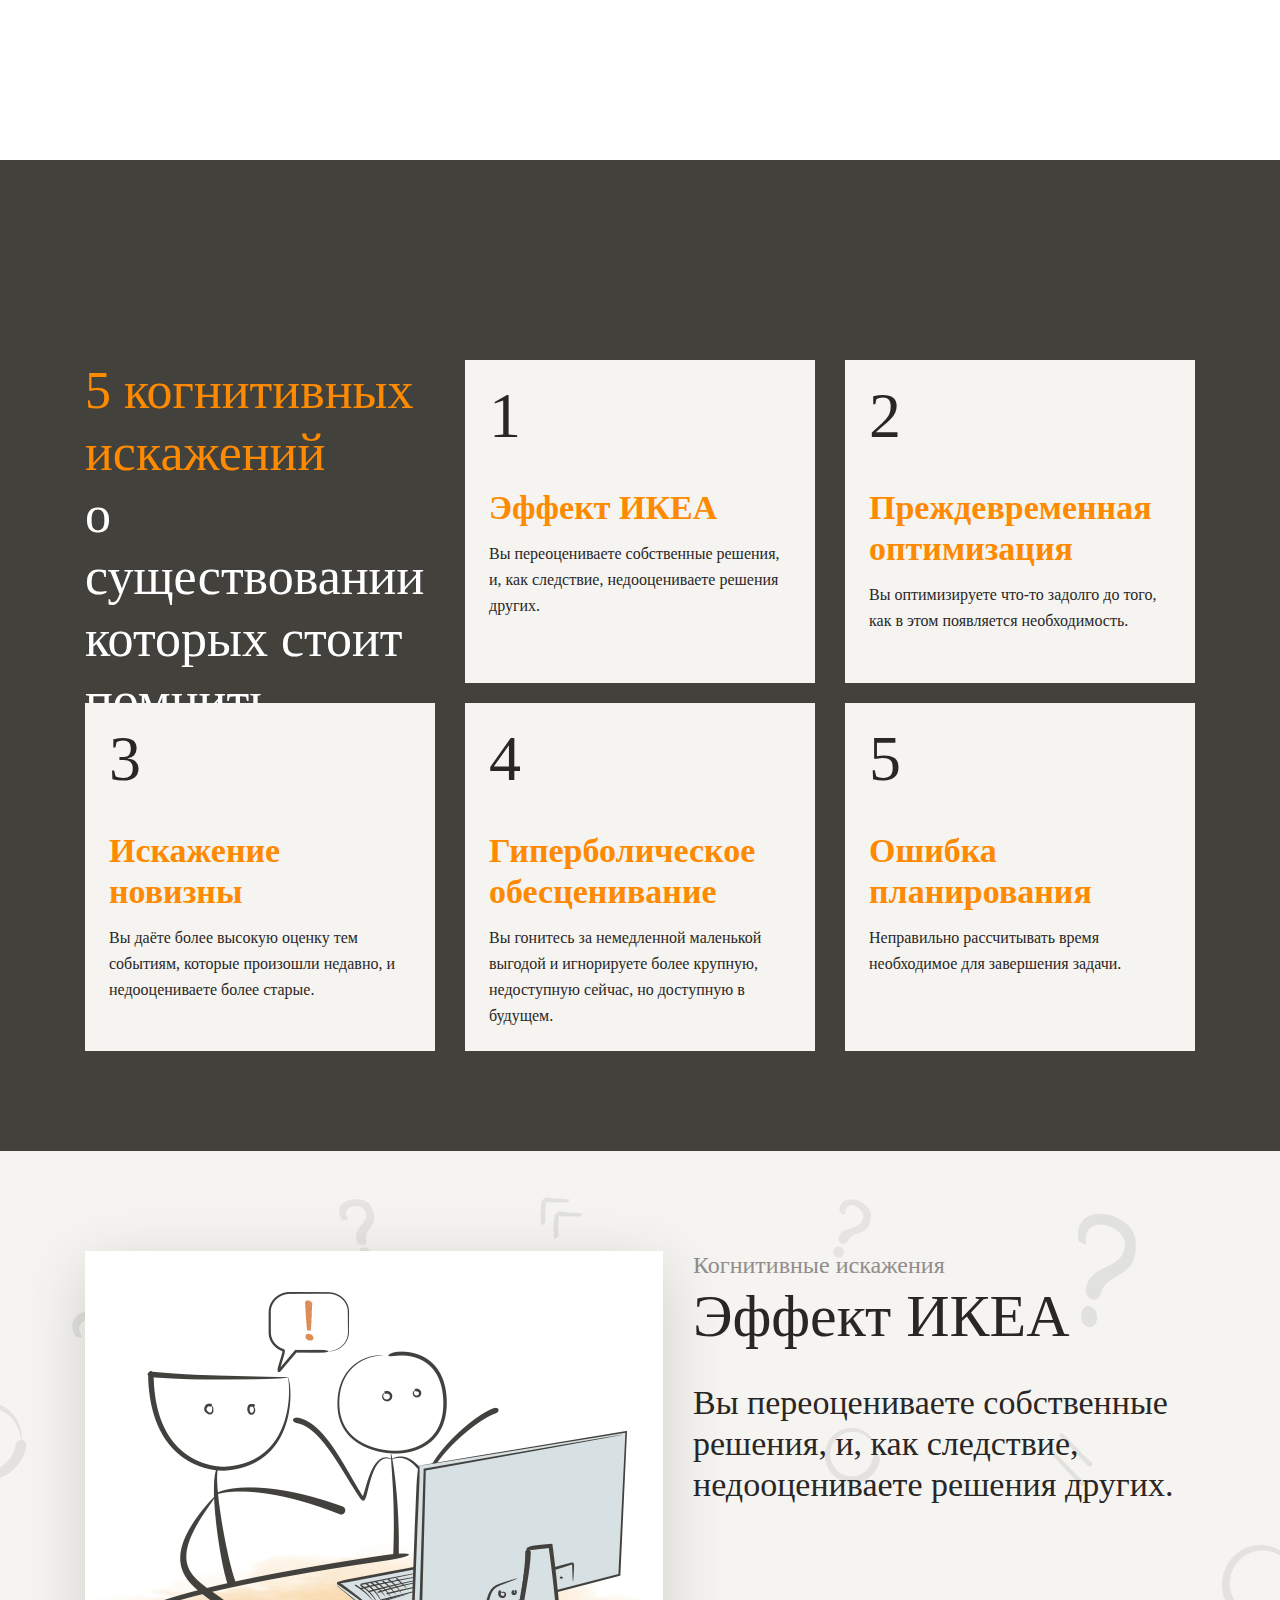
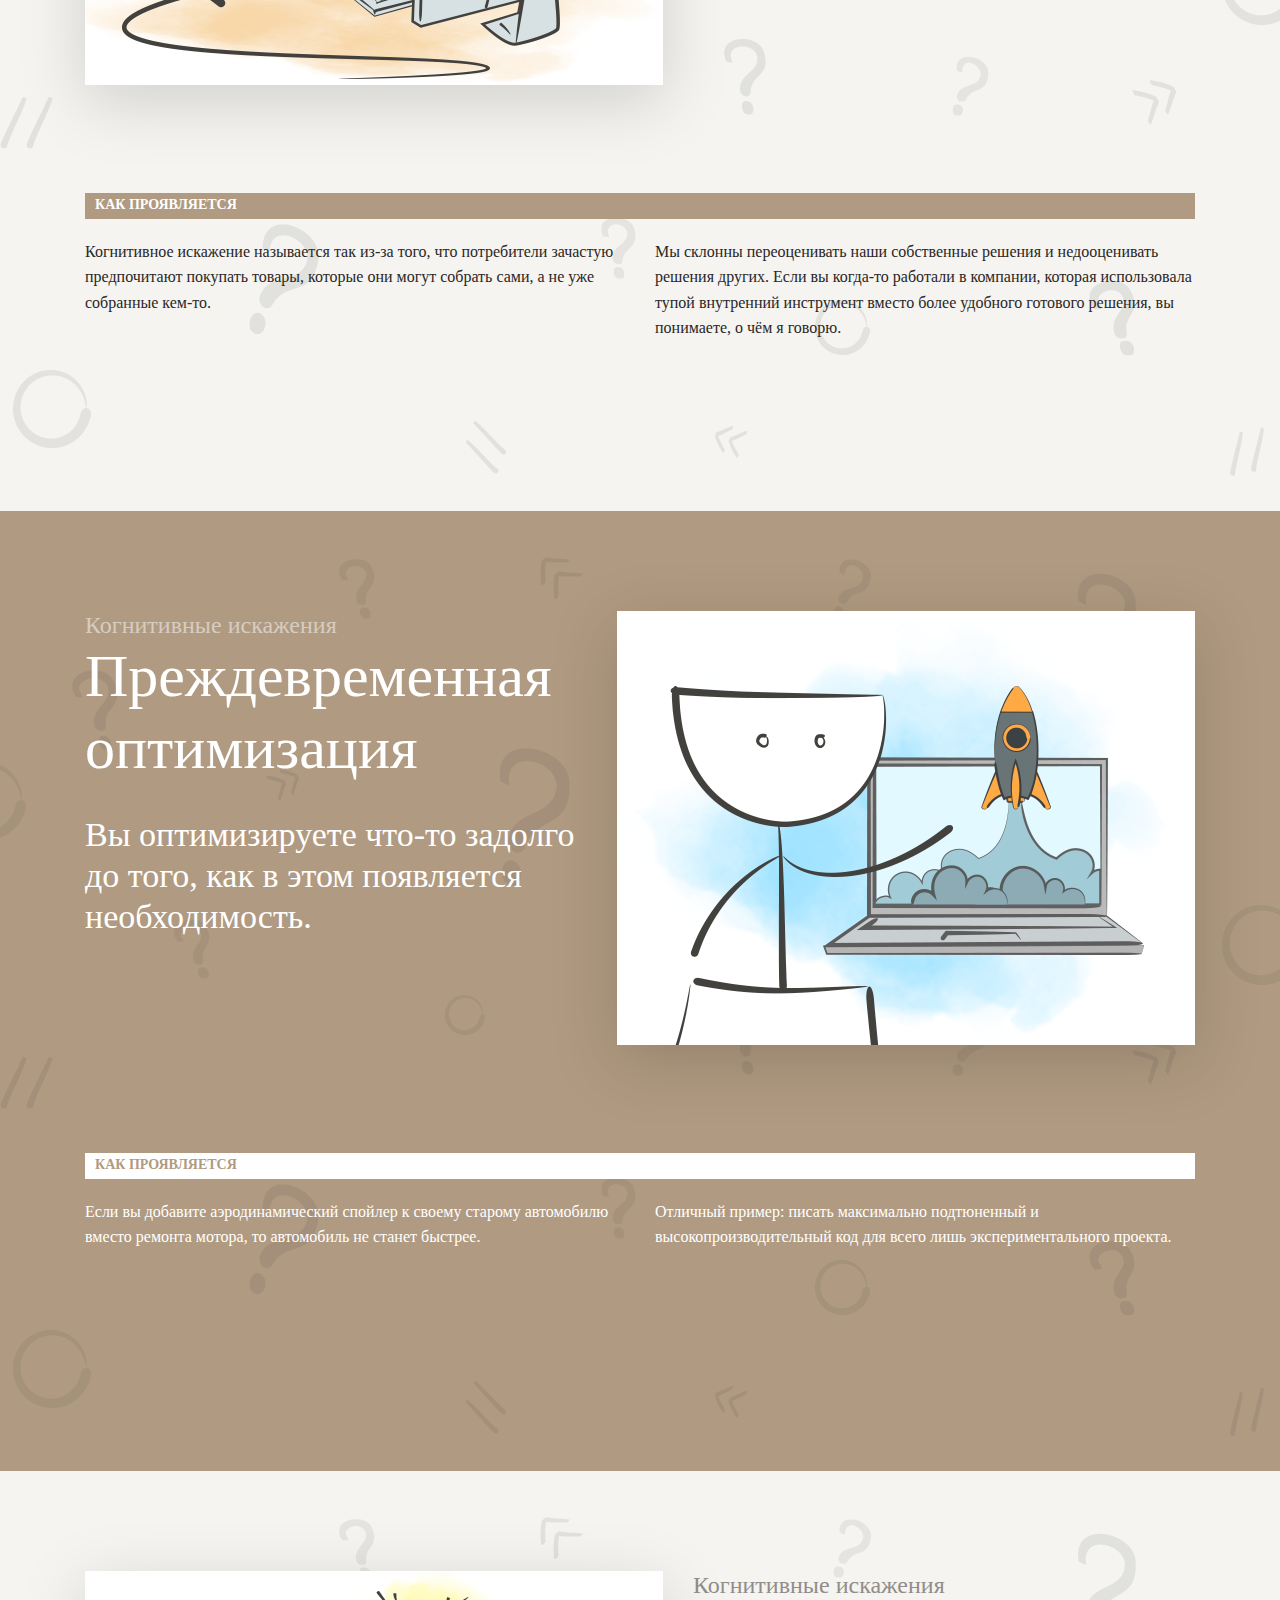
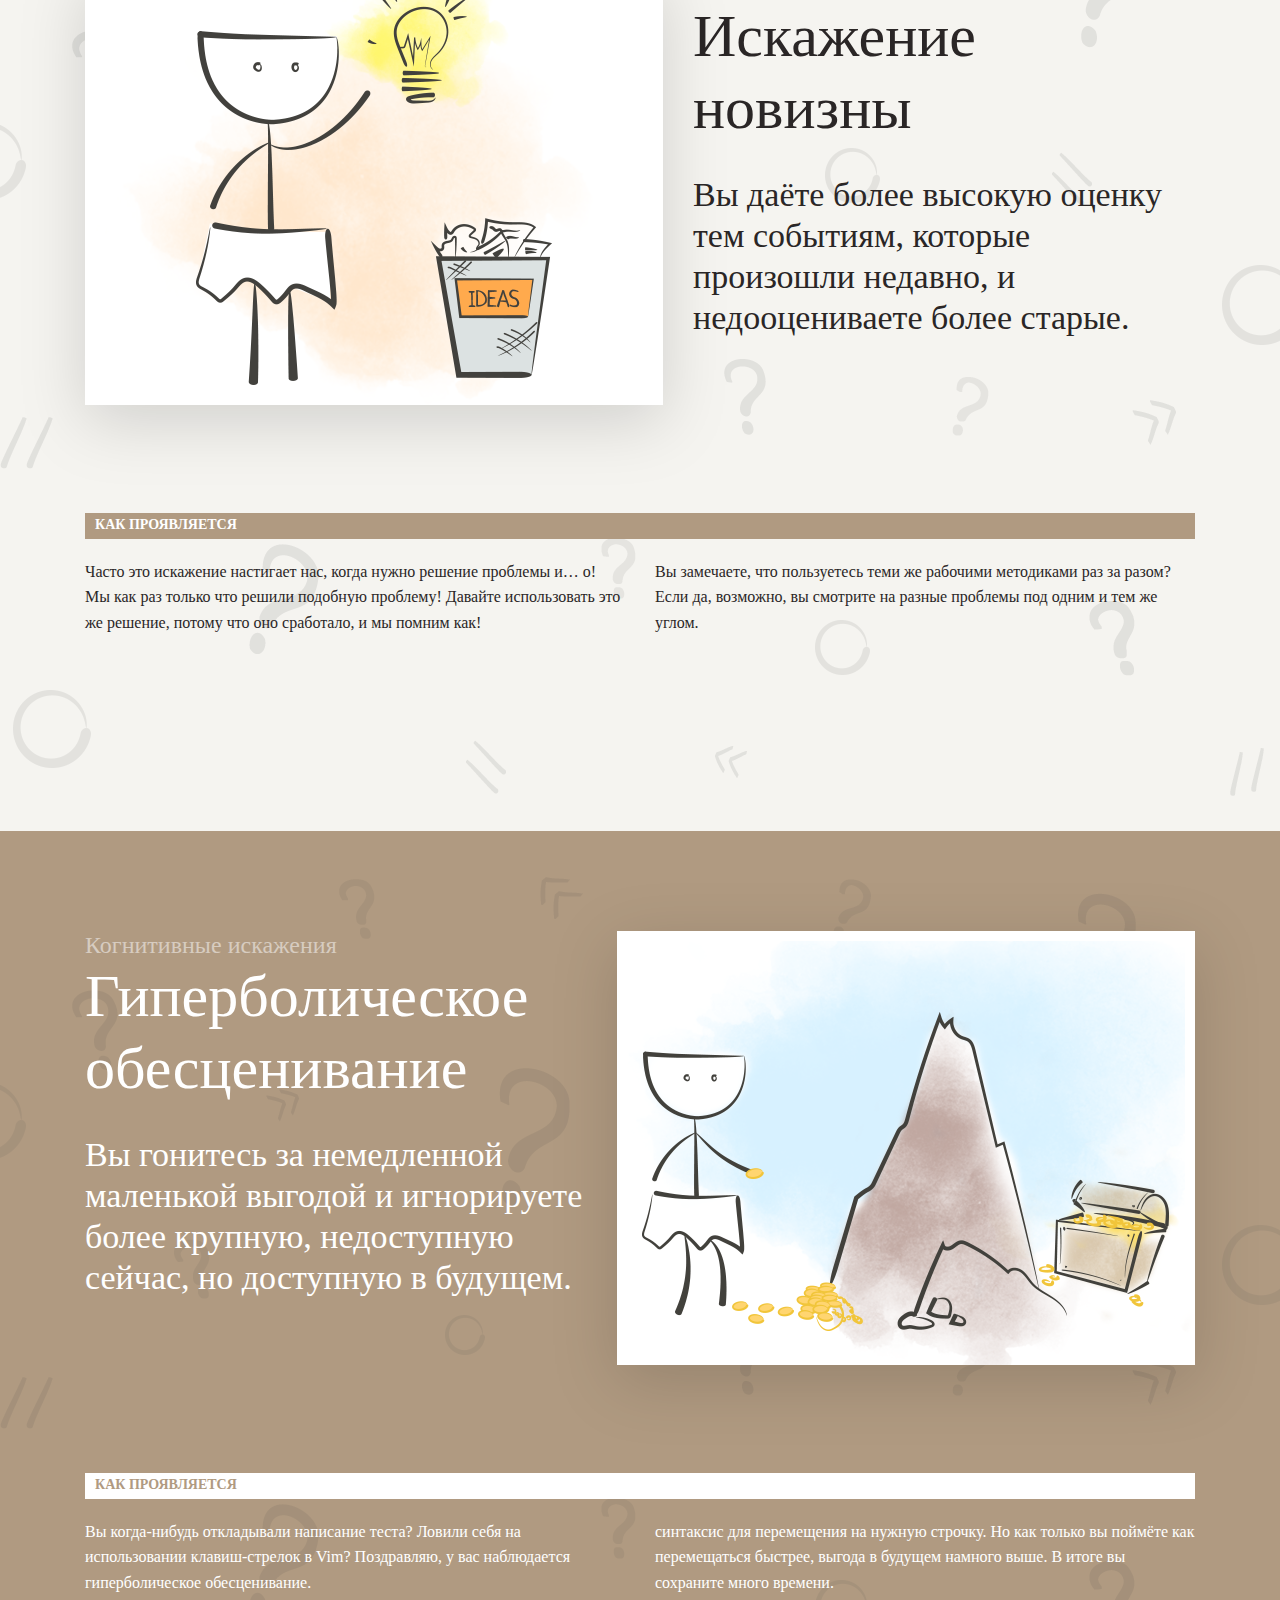
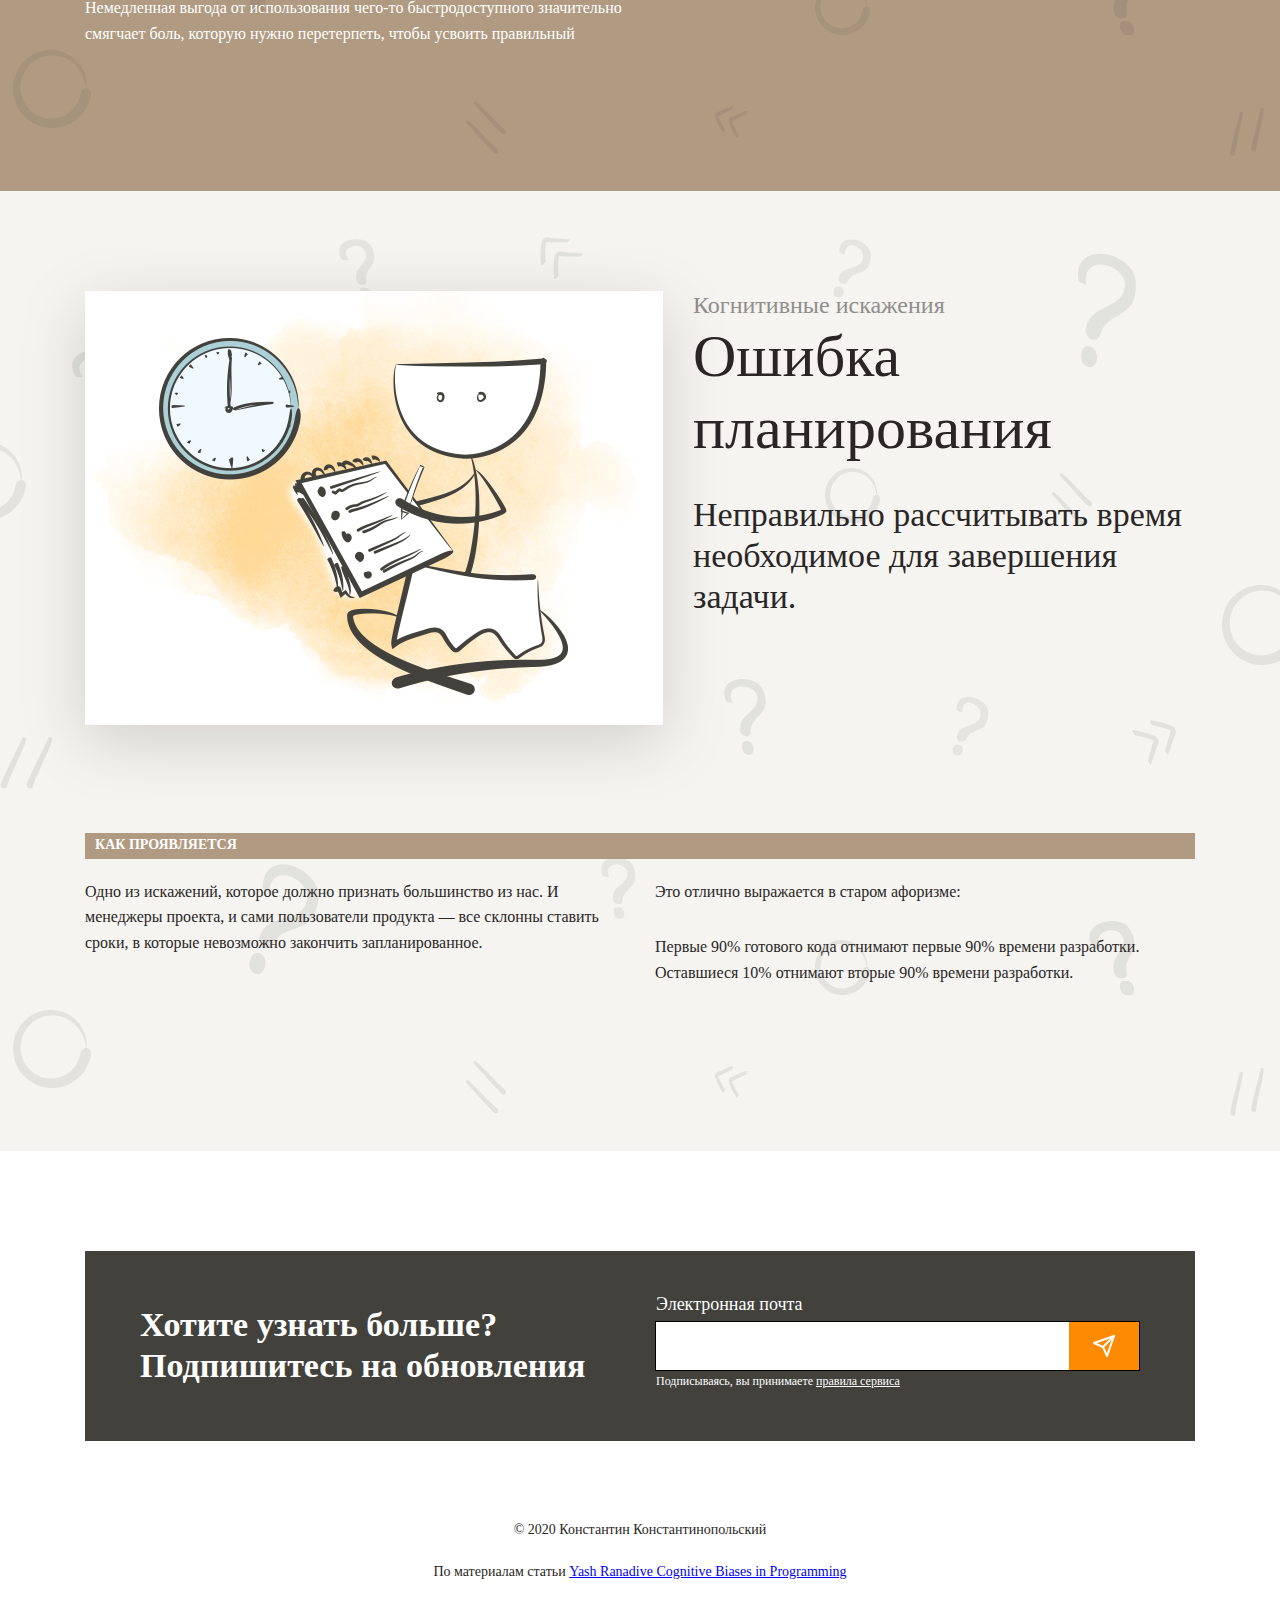
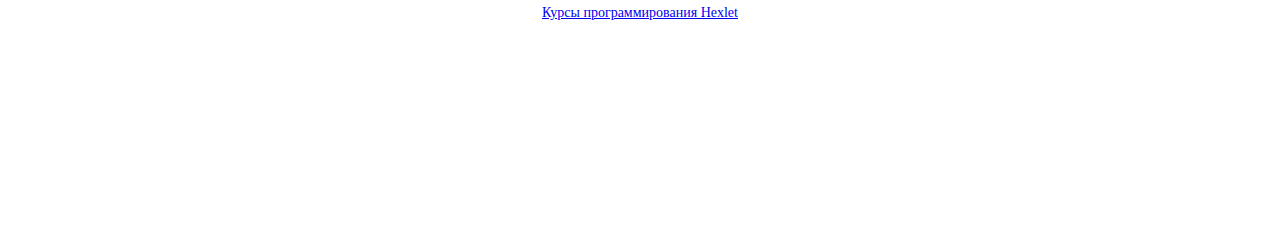
==== commit 7fac850a: "Update index.html" ====
--- a/src/index.html
+++ b/src/index.html
@@ -13,7 +13,7 @@
         <div class="wrapper">
           <h1 class="head-h1"><span class="header-h1">Когнитивные<br>искажения</span><br>в программировании</h1>
           <div class="img-header">
-            <img class="img-height-header" src="images/main.png" alt="Когнитивные искажения">
+            <img class="img-height-header" src="../images/main.png" alt="Когнитивные искажения">
           </div>
           <div class="header-columns-2">
            <p>Мы, разработчики, часто сталкиваемся с проблемами, которые идут вразрез с нашей продуктивностью. Но мы часто игнорируем целостную картину.
@@ -93,7 +93,7 @@
           
           <div class="ikea-columns-2">
             <div>
-              <img class="shadow" src="images/1.png" alt="ikea-effect">
+              <img class="shadow" src="../images/1.png" alt="ikea-effect">
             </div>
             <div>
               <p class="font-p">Когнитивные искажения</p>
@@ -121,7 +121,7 @@
           
           <div class="ikea-columns-2-premature-optimization">
             <div>
-              <img class="shadow" src="images/2.png" alt="premature-optimization">
+              <img class="shadow" src="../images/2.png" alt="premature-optimization">
             </div>
             <div>
               <p class="font-p-dark">Когнитивные искажения</p>
@@ -149,7 +149,7 @@
           
           <div class="ikea-columns-2">
             <div>
-              <img class="shadow" src="images/3.png" alt="ikea-effect">
+              <img class="shadow" src="../images/3.png" alt="ikea-effect">
             </div>
             <div>
               <p class="font-p">Когнитивные искажения</p>
@@ -177,7 +177,7 @@
           
           <div class="ikea-columns-2-premature-optimization">
             <div>
-              <img class="shadow" src="images/4.png" alt="premature-optimization">
+              <img class="shadow" src="../images/4.png" alt="premature-optimization">
             </div>
             <div>
               <p class="font-p-dark">Когнитивные искажения</p>
@@ -205,7 +205,7 @@
           
           <div class="ikea-columns-2">
             <div>
-              <img class="shadow" src="images/5.png" alt="ikea-effect">
+              <img class="shadow" src="../images/5.png" alt="ikea-effect">
             </div>
             <div>
               <p class="font-p">Когнитивные искажения</p>
@@ -250,7 +250,7 @@
               <div class="send">
                 <a href="#">  
                   <div class="send-img">
-                    <img src="images/send.svg" alt="send">
+                    <img src="../images/send.svg" alt="send">
                   </div>
                 </a>
               </div>
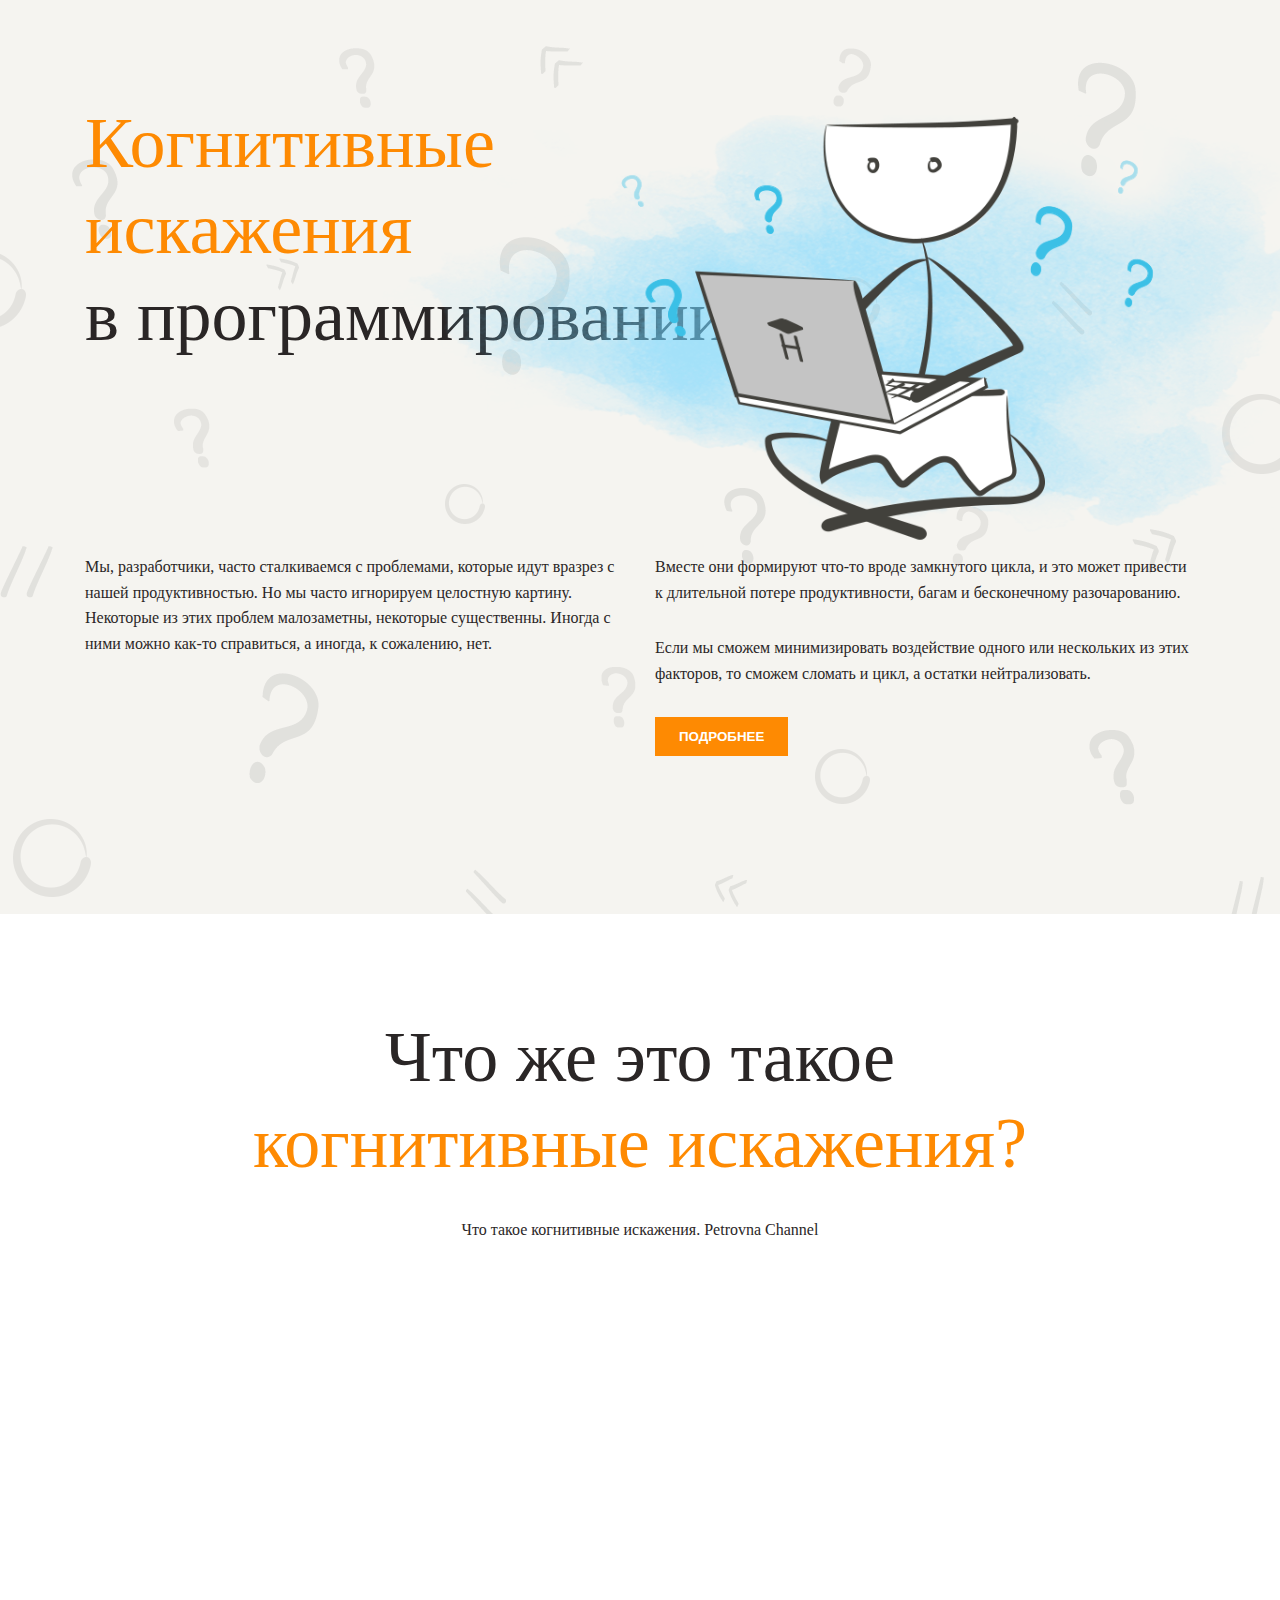
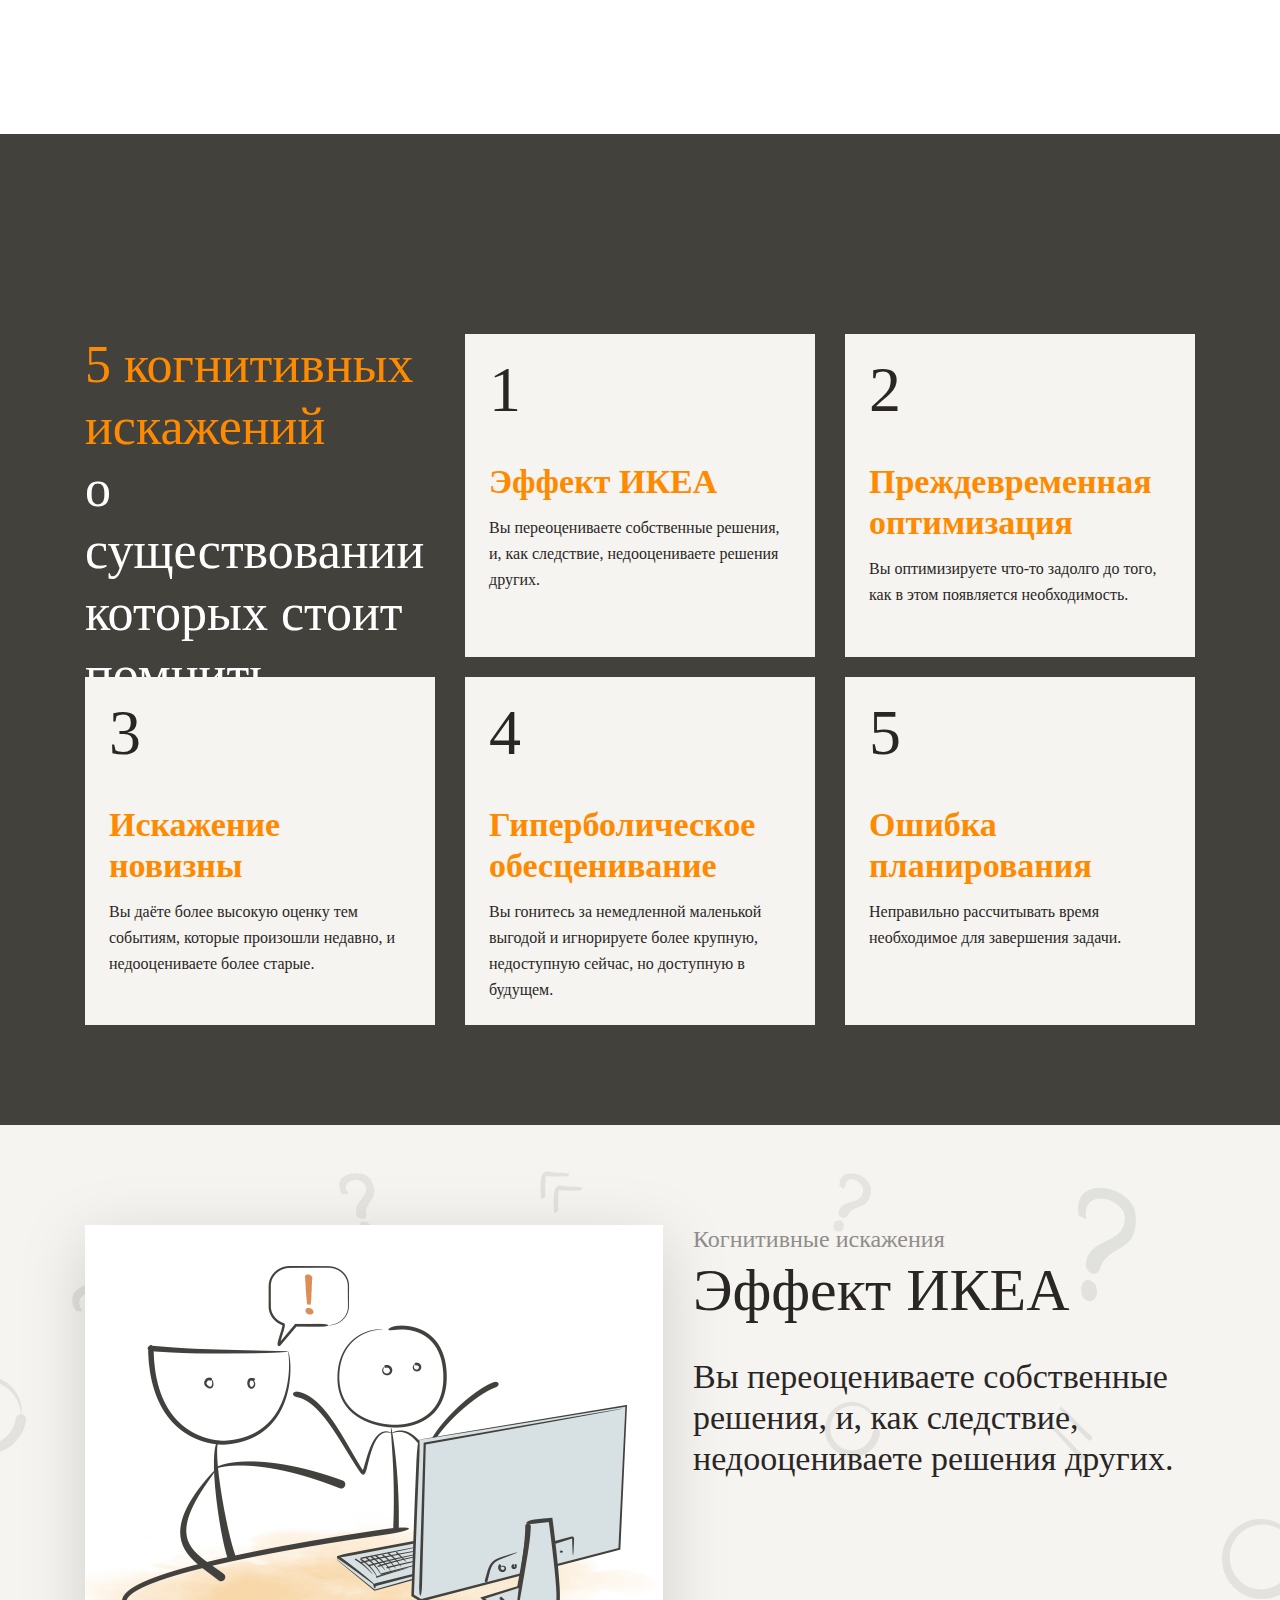
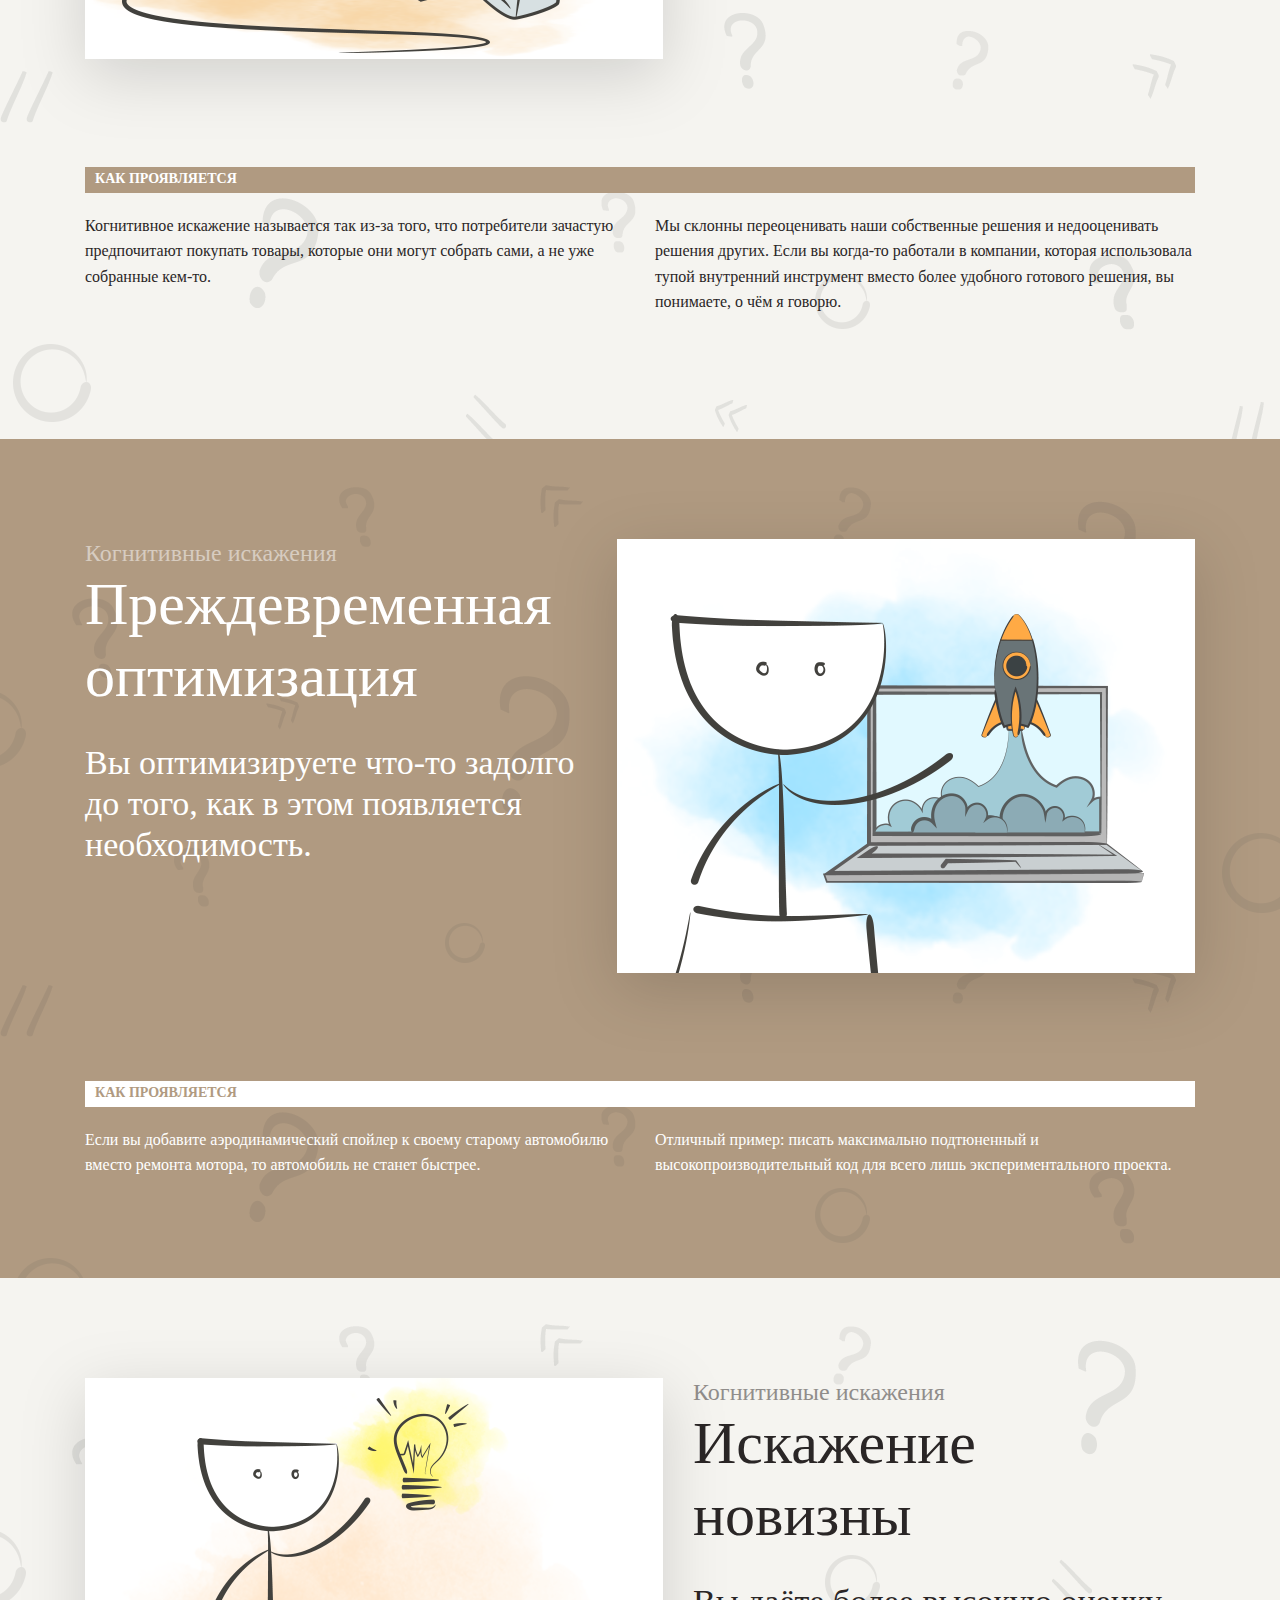
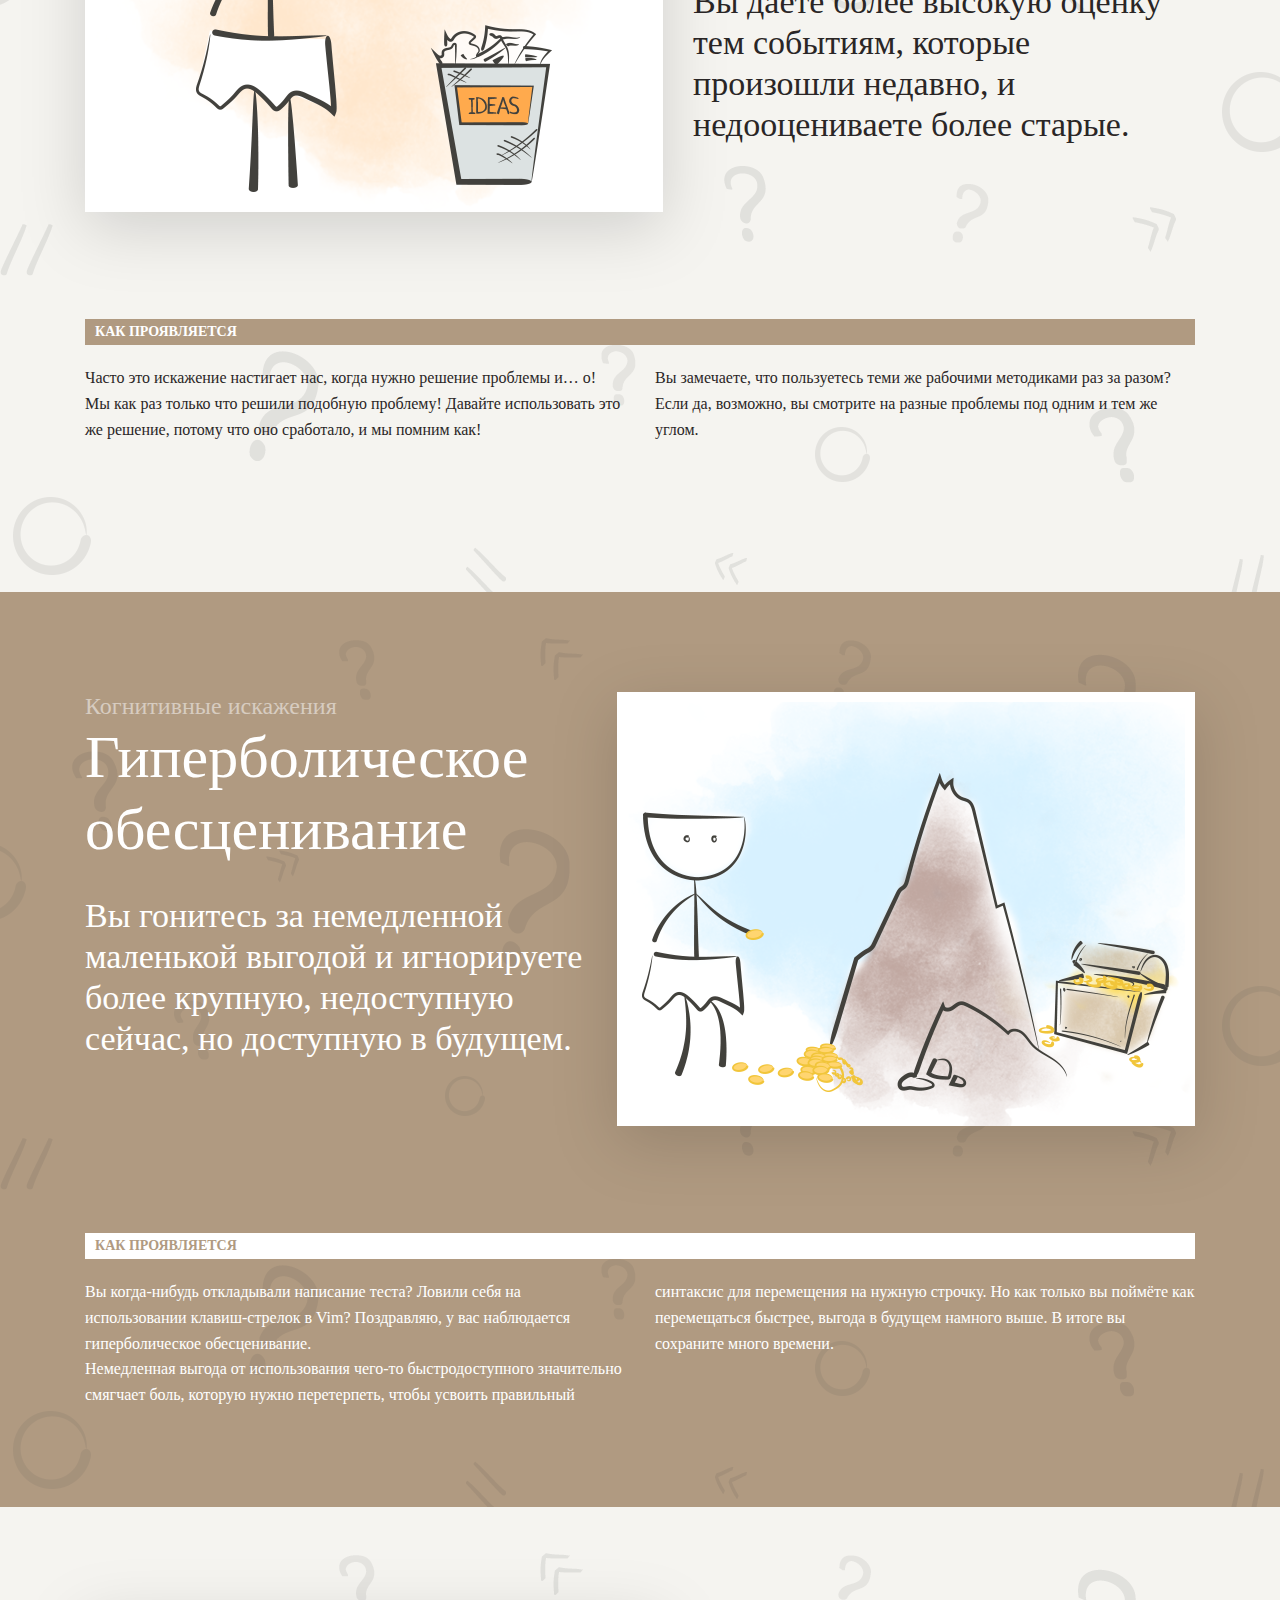
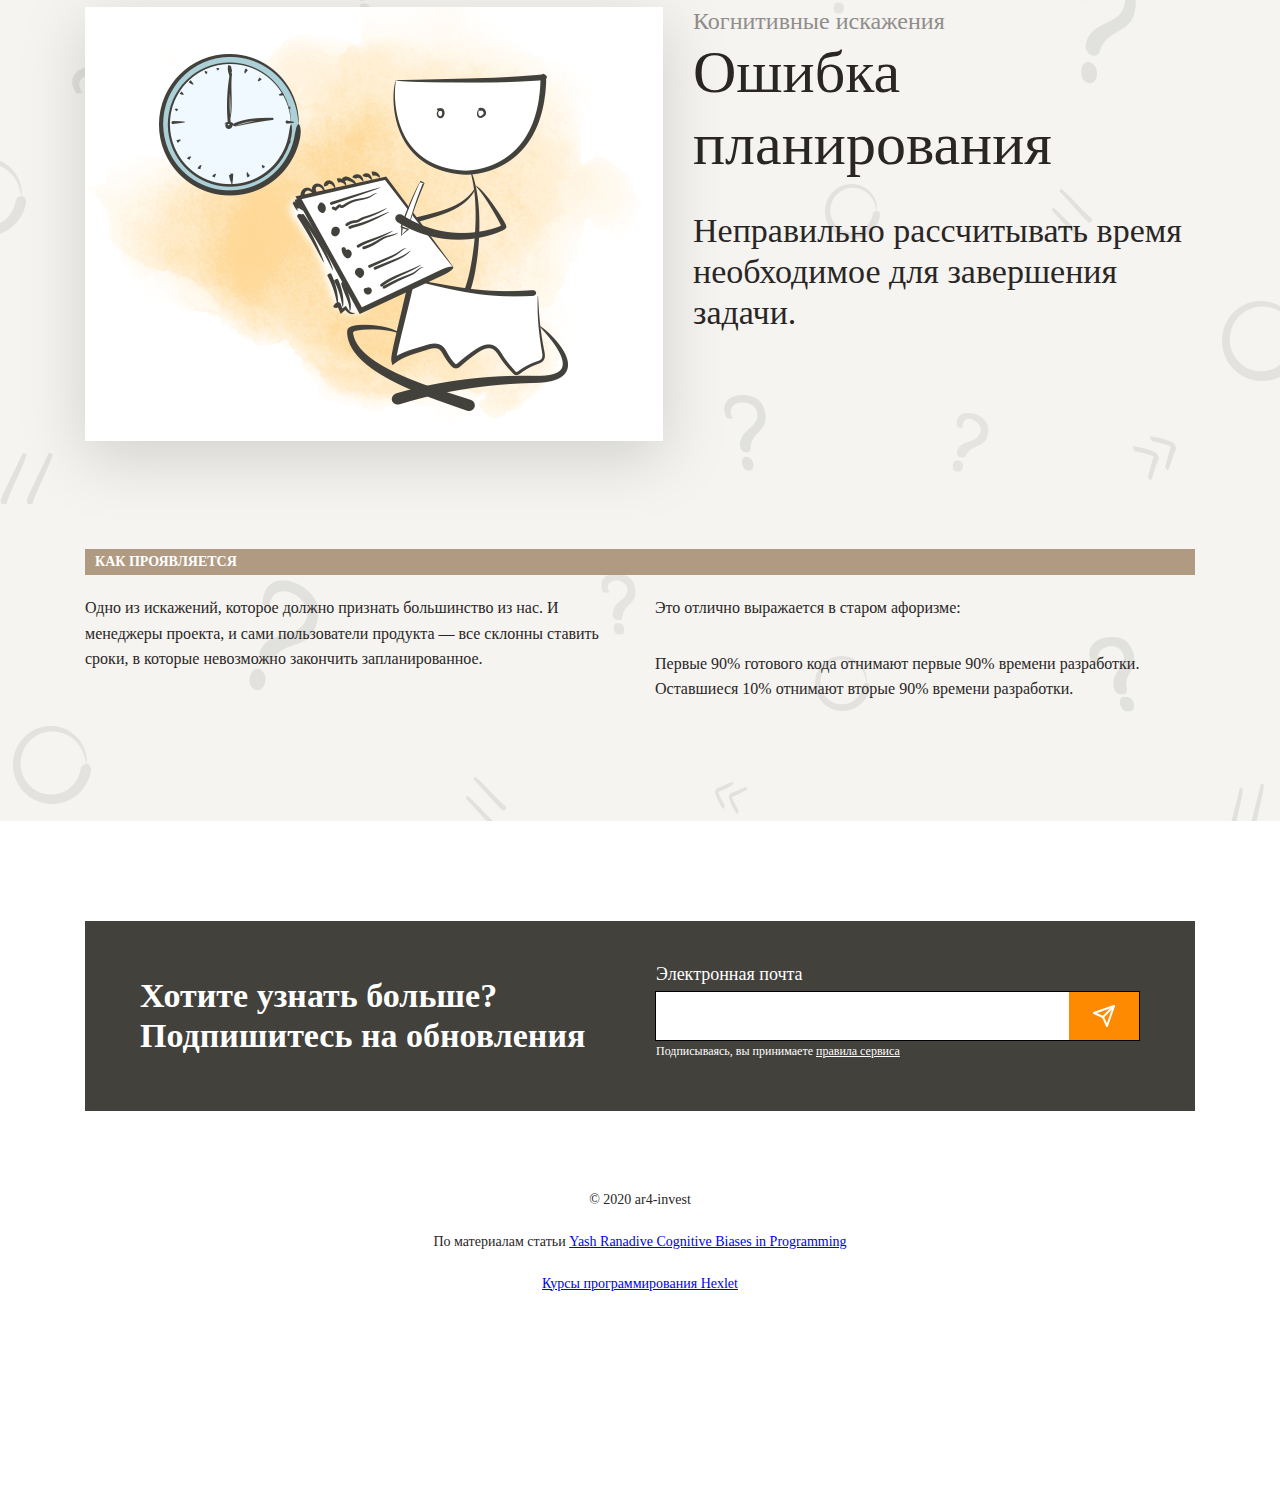
==== commit 401dca6d: "replace" ====
--- a/src/index.html
+++ b/src/index.html
@@ -13,7 +13,7 @@
         <div class="wrapper">
           <h1 class="head-h1"><span class="header-h1">Когнитивные<br>искажения</span><br>в программировании</h1>
           <div class="img-header">
-            <img class="img-height-header" src="../images/main.png" alt="Когнитивные искажения">
+            <img class="img-height-header" src="images/main.png" alt="Когнитивные искажения">
           </div>
           <div class="header-columns-2">
            <p>Мы, разработчики, часто сталкиваемся с проблемами, которые идут вразрез с нашей продуктивностью. Но мы часто игнорируем целостную картину.
@@ -93,7 +93,7 @@
           
           <div class="ikea-columns-2">
             <div>
-              <img class="shadow" src="../images/1.png" alt="ikea-effect">
+              <img class="shadow" src="images/1.png" alt="ikea-effect">
             </div>
             <div>
               <p class="font-p">Когнитивные искажения</p>
@@ -121,7 +121,7 @@
           
           <div class="ikea-columns-2-premature-optimization">
             <div>
-              <img class="shadow" src="../images/2.png" alt="premature-optimization">
+              <img class="shadow" src="images/2.png" alt="premature-optimization">
             </div>
             <div>
               <p class="font-p-dark">Когнитивные искажения</p>
@@ -149,7 +149,7 @@
           
           <div class="ikea-columns-2">
             <div>
-              <img class="shadow" src="../images/3.png" alt="ikea-effect">
+              <img class="shadow" src="images/3.png" alt="ikea-effect">
             </div>
             <div>
               <p class="font-p">Когнитивные искажения</p>
@@ -177,7 +177,7 @@
           
           <div class="ikea-columns-2-premature-optimization">
             <div>
-              <img class="shadow" src="../images/4.png" alt="premature-optimization">
+              <img class="shadow" src="images/4.png" alt="premature-optimization">
             </div>
             <div>
               <p class="font-p-dark">Когнитивные искажения</p>
@@ -205,7 +205,7 @@
           
           <div class="ikea-columns-2">
             <div>
-              <img class="shadow" src="../images/5.png" alt="ikea-effect">
+              <img class="shadow" src="images/5.png" alt="ikea-effect">
             </div>
             <div>
               <p class="font-p">Когнитивные искажения</p>
@@ -250,7 +250,7 @@
               <div class="send">
                 <a href="#">  
                   <div class="send-img">
-                    <img src="../images/send.svg" alt="send">
+                    <img src="images/send.svg" alt="send">
                   </div>
                 </a>
               </div>
@@ -259,7 +259,7 @@
           </div>
           
         </div>
-        <p class="footer-p">© 2020 Константин Константинопольский</p>
+        <p class="footer-p">© 2020 ar4-invest</p>
         <p class="footer-p">По материалам статьи <a href="https://medium.com/hackernoon/cognitive-biases-in-programming-5e937707c27b">Yash Ranadive Cognitive Biases in Programming</a></p>
         <p class="footer-p"><a href="https://ru.hexlet.io/">Курсы программирования Hexlet</a></p>
       </div>
--- a/src/style.css
+++ b/src/style.css
@@ -13,12 +13,12 @@
 
 @font-face {
     font-family: 'Open Sans';
-    src: url("..\Fonts\Open_Sans\OpenSans-VariableFont_wdth,wght.ttf");
+    src: url("Fonts\Open_Sans\OpenSans-VariableFont_wdth,wght.ttf");
 }
 
 @font-face {
     font-family: 'Neucha';
-    src: url("..\Fonts\Neucha\Neucha-Regular.ttf");
+    src: url("Fonts\Neucha\Neucha-Regular.ttf");
 }
 
 * {
@@ -29,6 +29,8 @@
 
 body {
     position: relative;
+    max-width: 1440px;
+    margin: auto;
     font-family: 'Open Sans';
     font-size: 16px;
     line-height: 1.6em;
@@ -45,7 +47,7 @@
     font-style: normal;
     font-weight: 400;
     font-size: 60px;
-    line-height: 72px;
+    line-height: 1.2em;
 }
 
 h2 {
@@ -68,18 +70,18 @@
 
 .header-container {
     position: relative;
-    height: 960px;
+    height: 914px;
     background: var(--color-light);
 }
 
 .header-container::before {
     position: absolute;
     width: 1440px;
-    height: 960px;
+    height: 914px;
     left: 50%;
     transform: translate(-50%);
     
-    background-image: url("../images/background.png");
+    background-image: url("images/background.png");
     background-repeat: no-repeat;
     background-size: cover;
     opacity: 10%;
@@ -108,7 +110,7 @@
 .header-columns-2 {
     columns: 2;
     column-gap: 30px;
-    padding-top: 215px;
+    padding-top: 165px;
 }
 
 .head-h1 {
@@ -156,7 +158,7 @@
 .section-container {
     position: relative;
     max-width: 1110px;
-    height: 800px;
+    height: 820px;
     margin: 0 auto;
     padding: 100px 0;
 }
@@ -349,7 +351,6 @@
 
 .header-container-premature-optimization {
     position: relative;
-    height: 960px;
     background: var(--color-brown);
 }
 
@@ -360,7 +361,7 @@
     left: 50%;
     transform: translate(-50%);
     
-    background-image: url("../images/background.png");
+    background-image: url("images/background.png");
     background-repeat: no-repeat;
     background-size: cover;
     opacity: 10%;
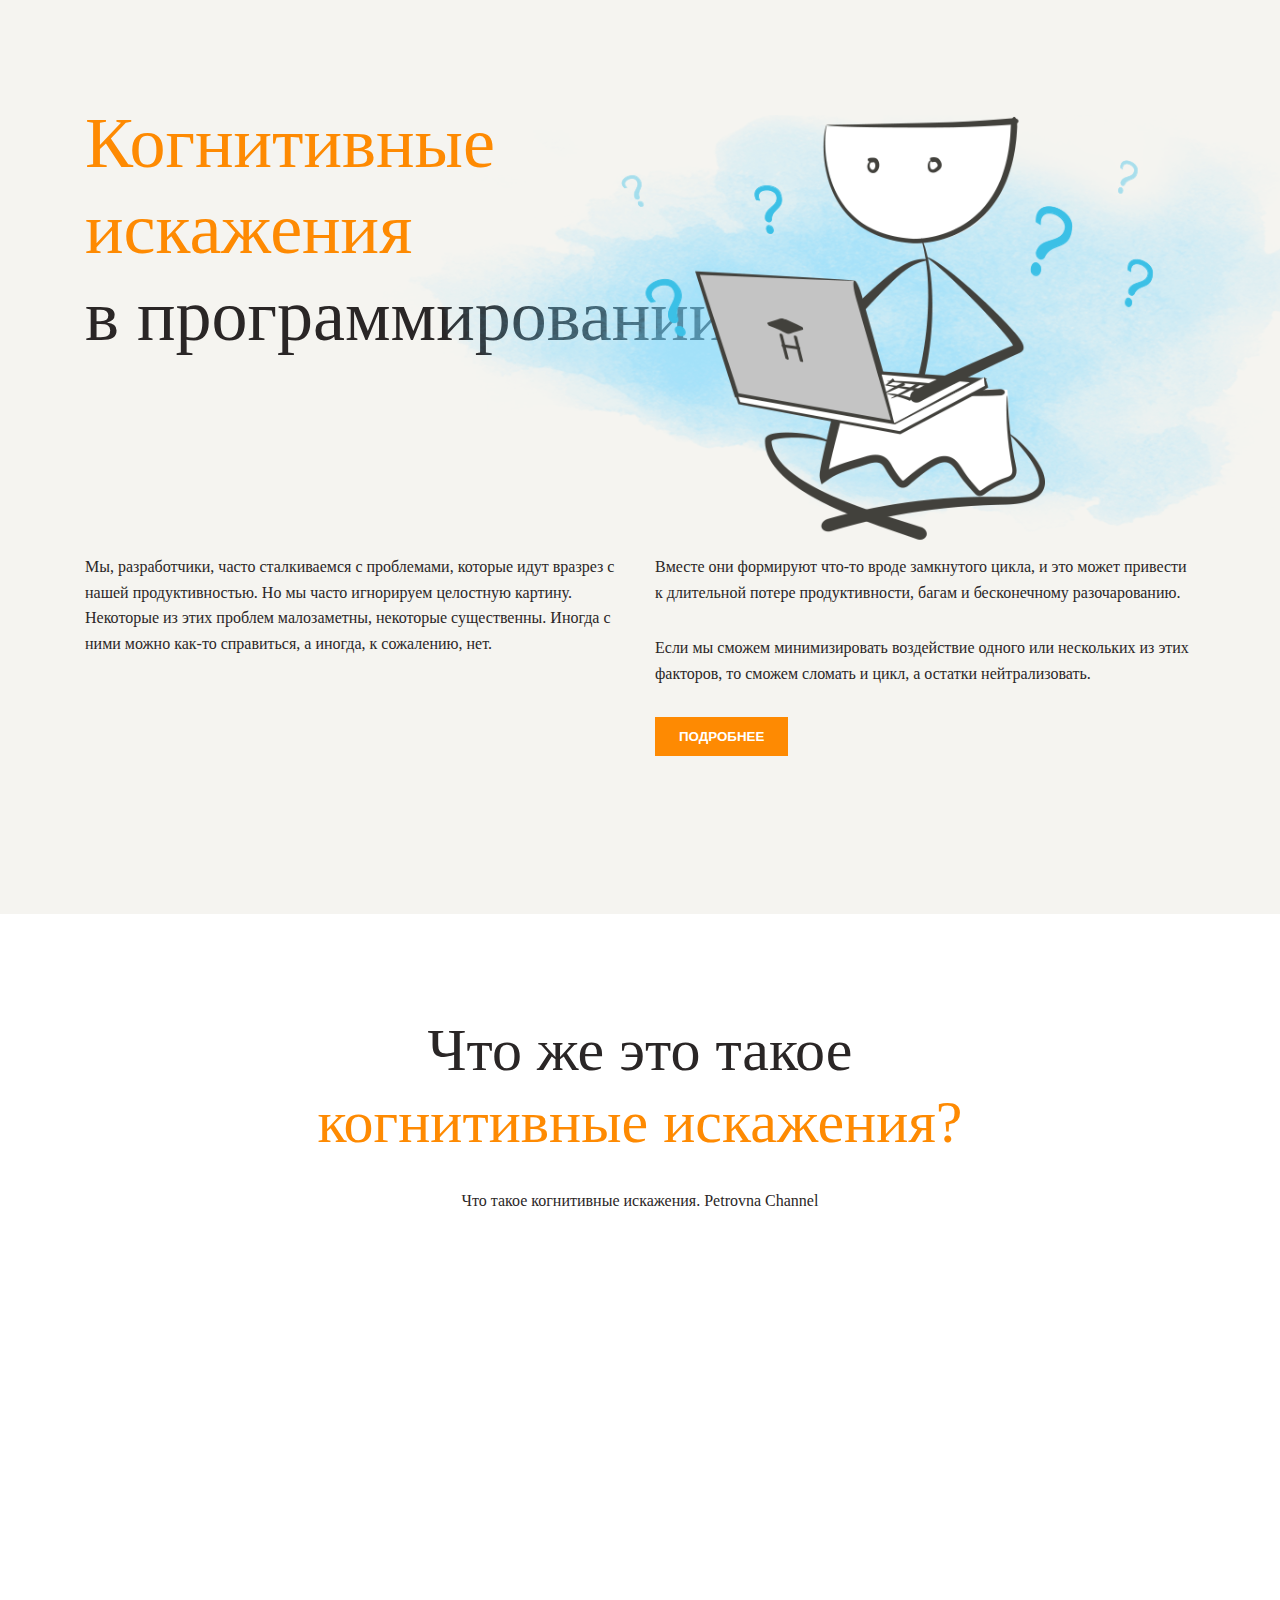
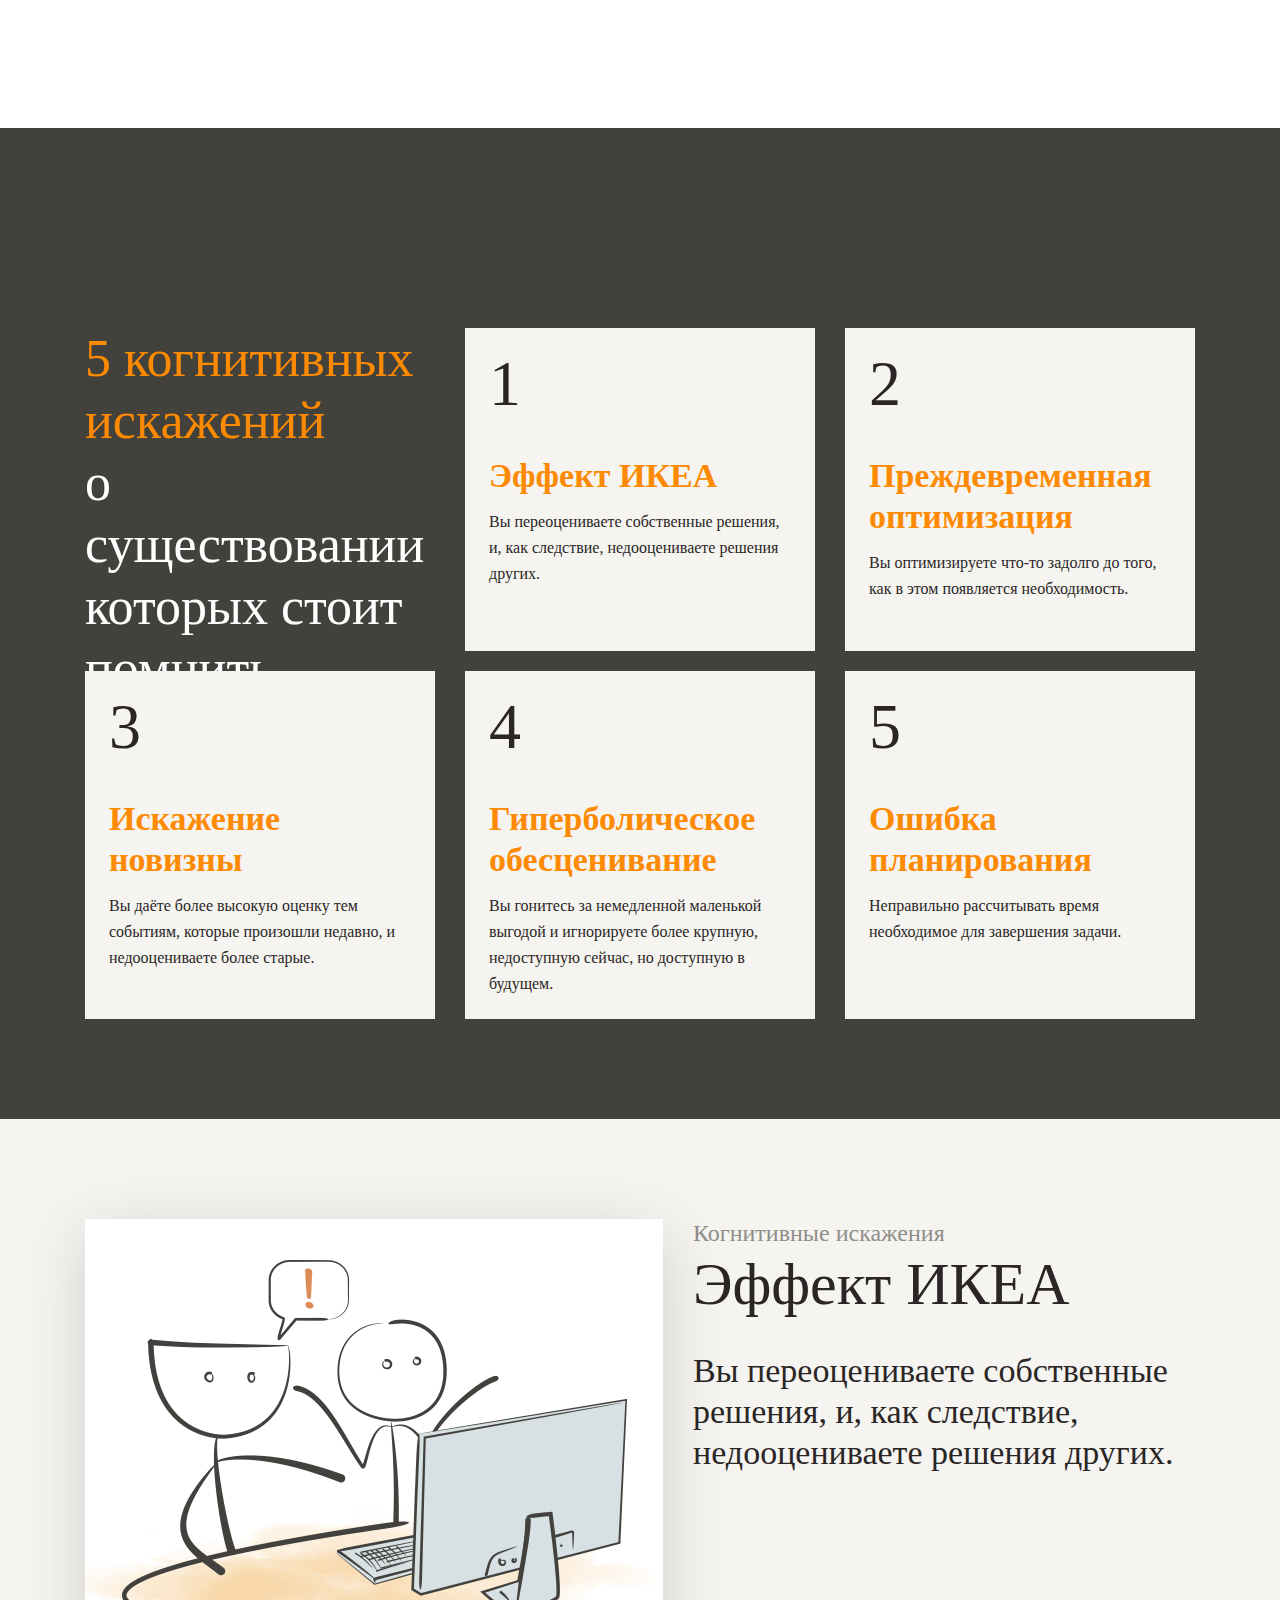
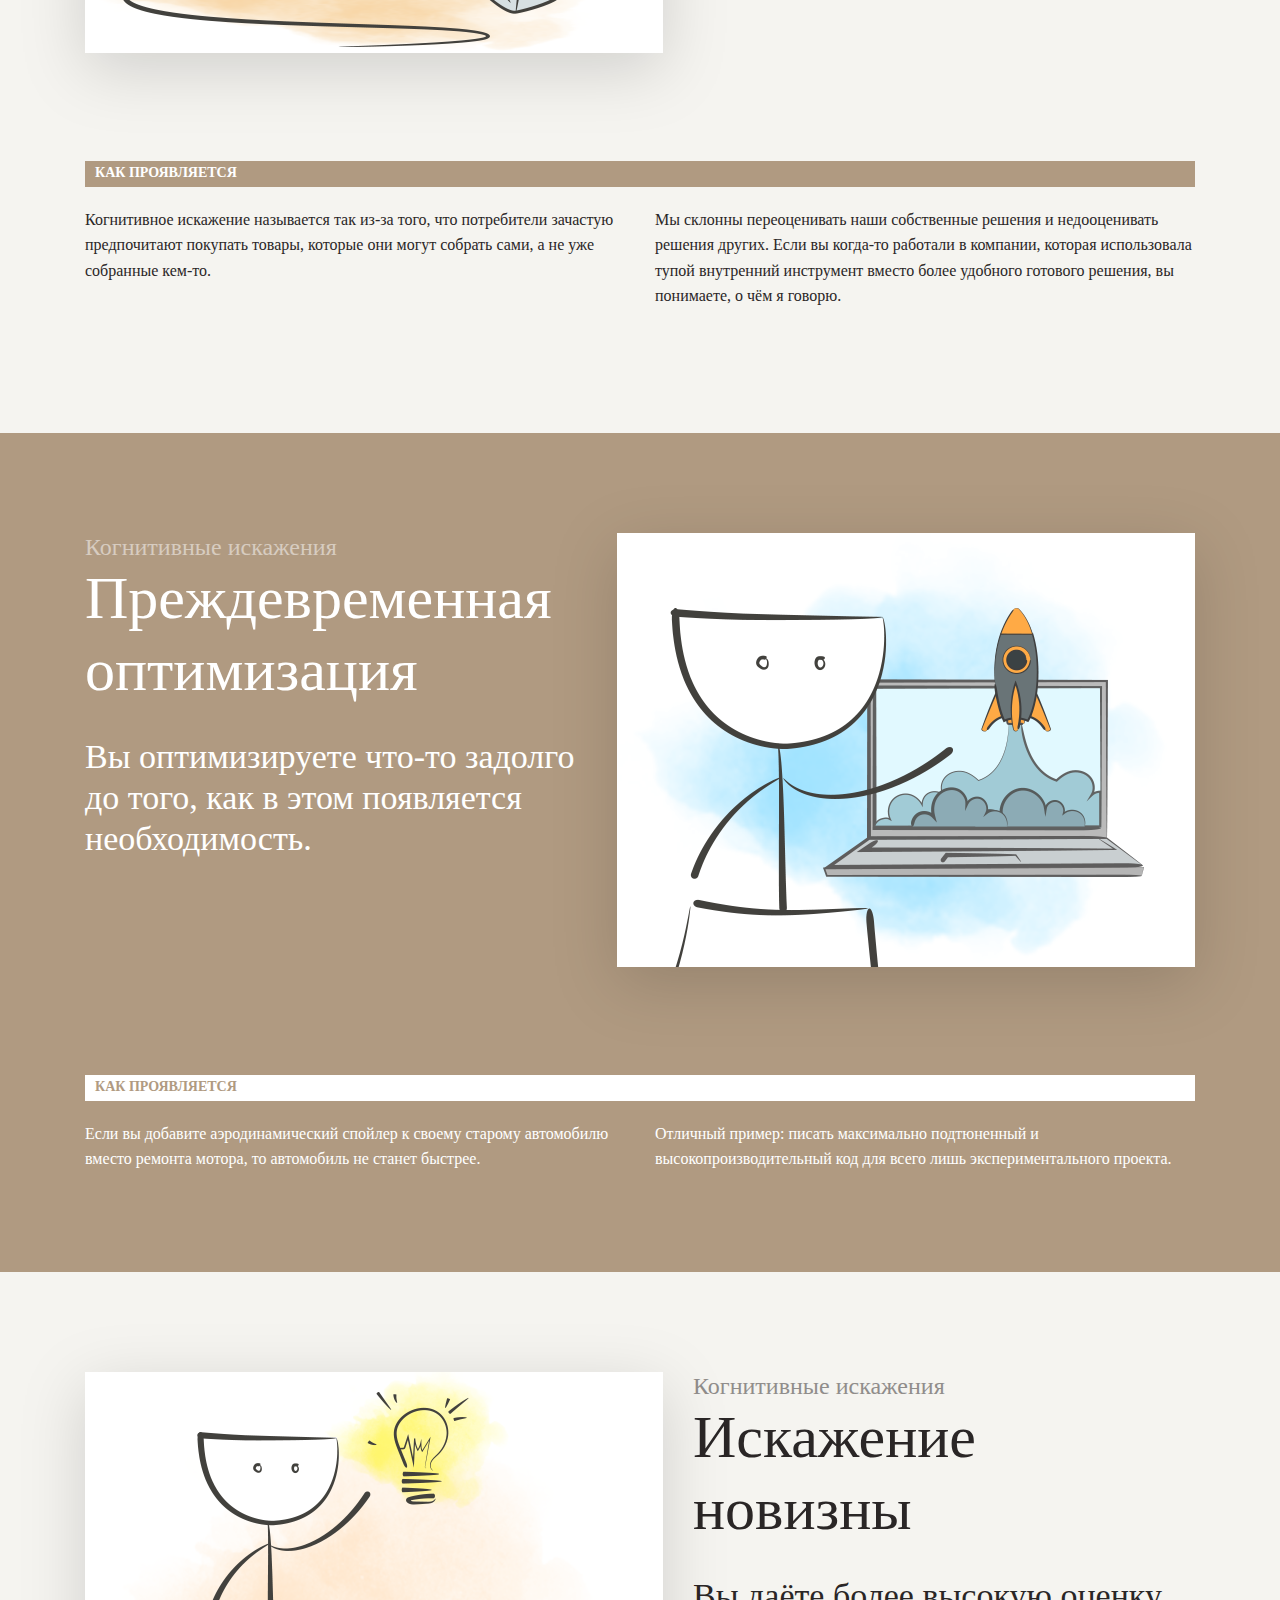
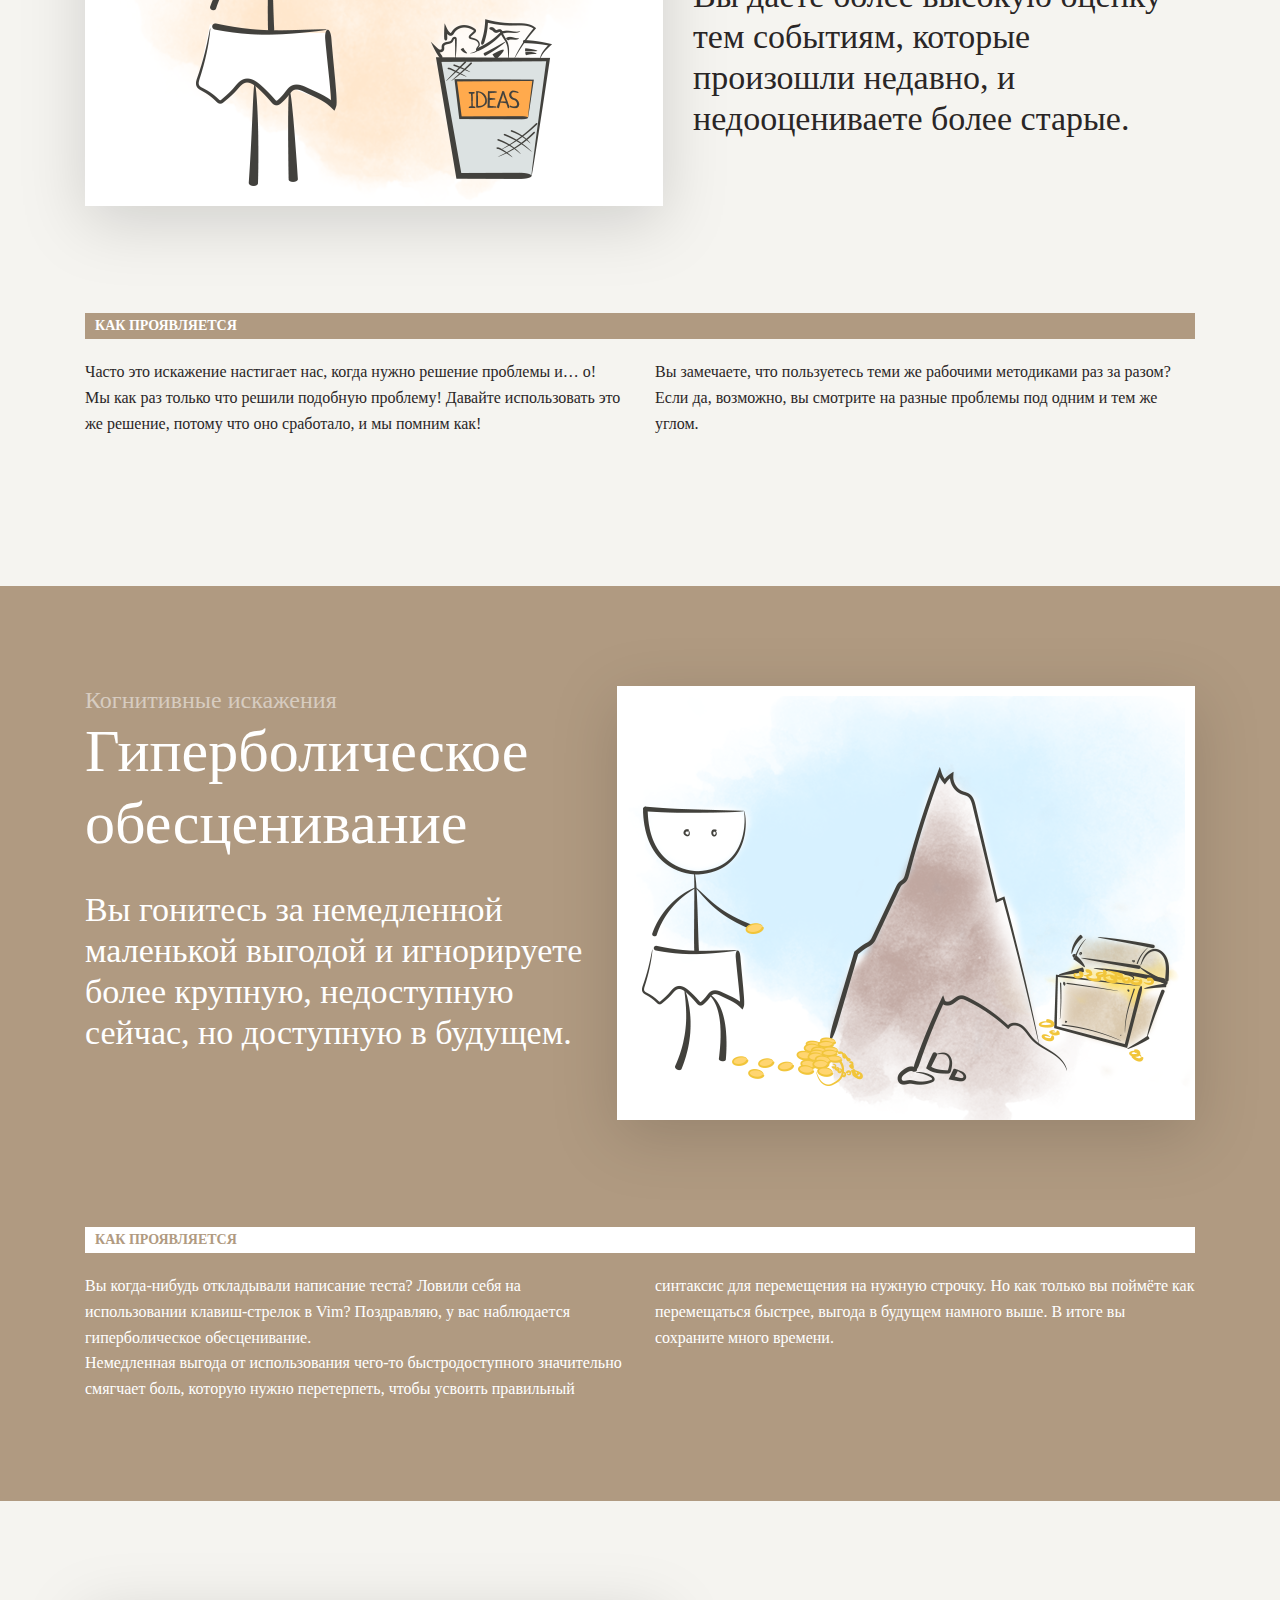
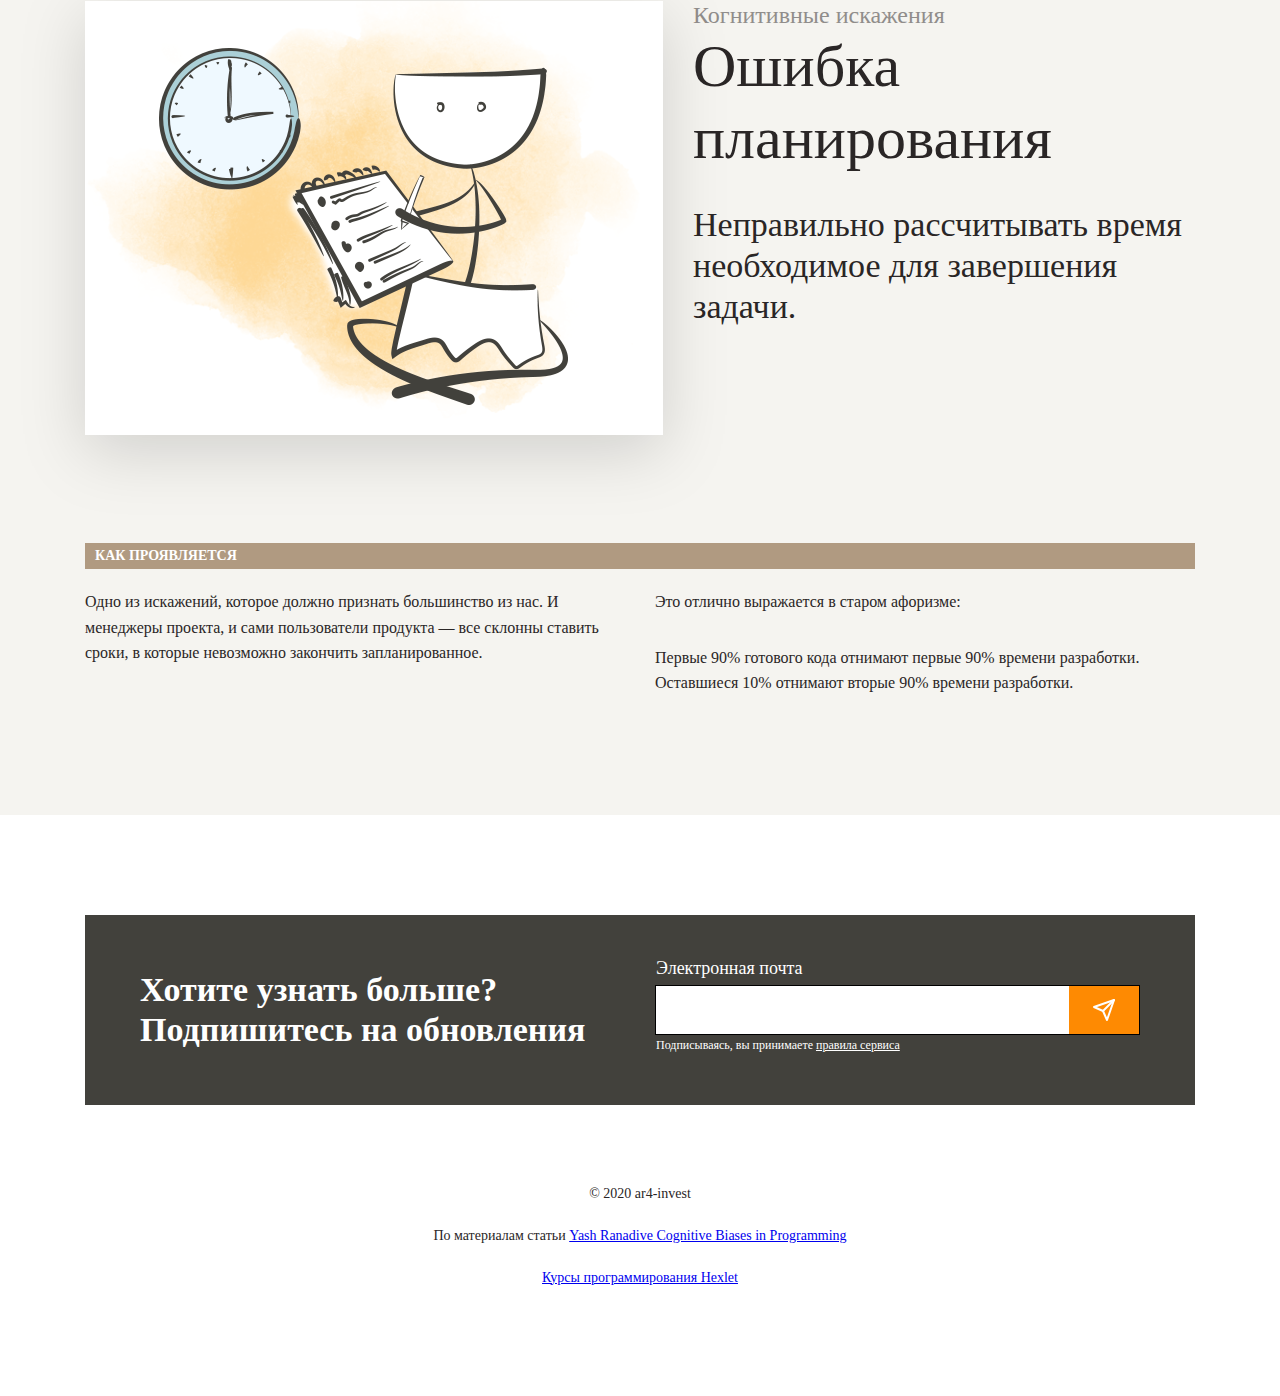
==== commit e32dcaf2: "Update index.html" ====
--- a/src/index.html
+++ b/src/index.html
@@ -3,7 +3,7 @@
   <head>
     <meta charset="utf-8">
     <meta name="viewport" content="width=device-width, initial-scale=1">
-    <link rel="stylesheet" href="style.css">
+    <link rel="stylesheet" href="styles/style.css">
     <title>Когнитивные искажения в программировании</title>
   </head>
   <body>
--- a/src/styles/style.css
+++ b/src/styles/style.css
@@ -0,0 +1,535 @@
+ 
+:root {
+    --color-primary: #fe8a02;
+    --color-primary-dark: #42413c;
+    --color-dark: #2a2626;
+    --color-dark-light: #908d8b;
+    --color-white: #fff;
+    --color-white-light: #d7ccc0;
+    --color-light: #f5f4f0;
+    --color-brown: #b09a81;
+    --color-blue: #1085c5;
+}
+
+@font-face {
+    font-family: 'Open Sans';
+    src: url("Fonts/Open_Sans/OpenSans-VariableFont_wdth,wght.ttf");
+}
+
+@font-face {
+    font-family: 'Neucha';
+    src: url("Fonts/Neucha/Neucha-Regular.ttf");
+}
+
+* {
+    margin: 0;
+    padding: 0;
+    box-sizing: border-box
+}
+
+body {
+    position: relative;
+    max-width: 1440px;
+    margin: auto;
+    font-family: 'Open Sans';
+    font-size: 16px;
+    line-height: 1.6em;
+    color: var(--color-dark);  
+}
+
+h2, h3, h4, h5, h6 {
+    font-family: 'Neucha';
+    line-height: 1.2em;
+}
+
+h1 {
+    font-family: 'Neucha';
+    font-style: normal;
+    font-weight: 400;
+    font-size: 60px;
+    line-height: 1.2em;
+}
+
+h2 {
+    font-size: 60px;
+}
+
+h3 {
+    font-size: 34px;
+    color: var(--color-primary);
+}
+
+p {
+    padding-top: 30px;
+}    
+
+#navigation > div a {
+    text-decoration: none;
+    color: var(--color-dark);
+}
+
+.header-container {
+    position: relative;
+    height: 914px;
+    background: var(--color-light);
+}
+
+.header-container::before {
+    position: absolute;
+    width: 1440px;
+    height: 914px;
+    left: 50%;
+    transform: translate(-50%);
+    
+    background-image: url("images/background.png");
+    background-repeat: no-repeat;
+    background-size: cover;
+    opacity: 10%;
+    
+    content: "";
+}
+
+.wrapper {
+    position: relative;
+    max-width: 1110px;
+    margin: 0 auto;
+    padding: 100px 0;
+}
+
+.img-header {
+    position: absolute;
+    height: 525px;
+    top: 55px;
+    right: -270px;
+}
+
+.img-height-header {
+    height: 525px;
+}
+
+.header-columns-2 {
+    columns: 2;
+    column-gap: 30px;
+    padding-top: 165px;
+}
+
+.head-h1 {
+    font-size: 72px;
+    font-family: 'Neucha';
+    font-style: normal;
+    font-weight: 400;
+}
+
+#head2-h1 {
+    font-family: 'Neucha';
+    font-style: normal;
+    font-weight: 400;
+    font-size: 60px;
+}
+
+.header-h1 {
+    color: var(--color-primary);
+}
+
+.div-header-button {
+    padding-top: 30px;
+}
+
+.header-button {
+    position: absolute;
+    left: 570px;
+    padding: 12px 24px;
+    border: 0;
+    font-weight: bold;
+    cursor: pointer;
+    background: var(--color-primary);
+}    
+
+.header-button:hover {
+    position: absolute;
+    left: 570px;
+    padding: 12px 24px;
+    border: 0;
+    font-weight: bold;
+    cursor: pointer;
+    background: #EA7600;
+}  
+
+.header-a {
+    text-decoration: none;
+    text-transform: uppercase;
+    color: var(--color-white);
+}    
+
+.section-container {
+    position: relative;
+    max-width: 1110px;
+    height: 914px;
+    margin: 0 auto;
+    padding: 100px 0;
+}
+
+.div-section-container {
+    position: absolute;
+    left: 50%;
+    transform: translate(-50%);
+    text-align: center;
+}
+
+.p-block2 {
+    text-align: center;    
+}    
+
+body > section:nth-child(2) > div > div > div.p-block2 > p {
+    padding-bottom: 30px;
+}
+   
+.video {
+    filter: drop-shadow(0 16px 32px rgba(0 0 0 / 15%));
+}    
+
+main {
+    margin-top: -100px;
+    height: 991px;
+    padding: 100px 0;
+    background: var(--color-primary-dark);
+}
+
+.main-container {
+    padding-top: 100px;
+    max-width: 1440px;
+    margin: 0 auto;
+    align-items: center;
+    text-align: left;
+}
+
+.column-container {
+    display: flex;
+    flex-wrap: wrap;
+    justify-content: center;
+    column-gap: 30px;
+}
+    
+.main-container-box {
+    position: relative;
+    top: 0;
+    left: 0;
+    width: 350px;
+    height: 323px;
+    margin-bottom: 20px;
+    padding: 24px;
+    background: var(--color-light);
+}
+
+.main-container-box-child1 {
+    position: relative;
+    top: 0;
+    left: 0;
+    width: 350px;
+    height: 323px;
+    margin-bottom: 20px;
+    padding: 24px;
+    background: var(--color-light);
+}
+
+.main-container-box:hover {
+    cursor: pointer;
+    color: var(--color-white);
+    background: var(--color-primary);
+}
+
+.main-container-box:hover h3 {
+    color: var(--color-white);
+ }
+
+#navigation > div a:hover {
+    color: var(--color-white);
+}
+
+#navigation > div > div:nth-child(1) {
+    padding: 0;
+    background: var(--color-primary-dark);
+}
+
+#navigation > div > div:nth-child(1) > h3 > span {
+    color: var(--color-primary);
+}
+
+#navigation > div > div:nth-child(1) > h3 {
+    line-height: 62px;
+    font-size: 52px;
+    font-weight: 400;
+    color: var(--color-white);
+}
+
+#navigation > div p {
+    padding-top: 12px;
+    line-height: 26px;
+}
+
+#navigation > div > div:nth-child(n+4) {
+    height: 348px;
+    margin-bottom: 0;
+}
+
+.number {
+    padding-bottom: 40px;
+    font-size: 64px;
+    font-family: 'Neucha';
+    line-height: 1;
+}
+
+.font-p {
+    padding: 0;
+    font-family: 'Neucha';
+    font-style: normal;
+    font-weight: 400;
+    font-size: 24px;
+    line-height: 29px;
+    color: var(--color-dark-light);
+}
+
+.font-p-dark {
+    padding: 0;
+    font-family: 'Neucha';
+    font-style: normal;
+    font-weight: 400;
+    font-size: 24px;
+    line-height: 29px;
+    color: var(--color-white-light);
+}
+
+.padding-0 {
+    padding-top: 0;
+}
+
+.ikea-columns-2 {
+    display: flex;
+    columns: 2;
+    column-gap: 30px;
+}
+
+.ikea-columns-2-2 {
+    columns: 2;
+    column-gap: 30px;
+    padding-top: 20px;
+    color: var(--color-dark);
+}
+
+.shadow {
+    filter: drop-shadow(0px 16px 32px rgba(0, 0, 0, 0.15));
+}
+
+#ikea-effect > div > div > div > div:nth-child(2) > h1 {
+    color: var(--color-dark);
+}
+
+#ikea-effect > div > div > div > div:nth-child(2) > p:nth-child(3) {
+    font-family: 'Neucha';
+    font-style: normal;
+    font-weight: 400;
+    font-size: 34px;
+    line-height: 41px;
+    color: var(--color-dark);
+}
+
+.small-h {
+    display: flex;
+    margin-top: 100px;
+    height: 26px;
+    align-items: center;
+    text-transform: uppercase;
+    color: #FFFFFF;
+    background: #B09A81;
+} 
+
+.small-h > h4 {
+    font-family: 'Open Sans';
+    font-style: normal;
+    font-size: 14px;
+    padding-left: 10px;
+}
+
+.ikea-columns-2-3 {
+    columns: 2;
+    column-gap: 30px;
+    padding-top: 20px;
+    color: var(--color-white);
+}
+
+.header-container-premature-optimization {
+    position: relative;
+    background: var(--color-brown);
+}
+
+.header-container-premature-optimization::before {
+    position: absolute;
+    width: 1440px;
+    height: 960px;
+    left: 50%;
+    transform: translate(-50%);
+    
+    background-image: url("images/background.png");
+    background-repeat: no-repeat;
+    background-size: cover;
+    opacity: 10%;
+    
+    content: "";
+}
+
+.small-h-premature-optimization {
+    display: flex;
+    margin-top: 100px;
+    height: 26px;
+    align-items: center;
+    text-transform: uppercase;
+    color: #B09A81;
+    background: #FFFFFF;
+} 
+
+.small-h-premature-optimization > h4 {
+    font-family: 'Open Sans';
+    font-style: normal;
+    font-size: 14px;
+    padding-left: 10px;
+}
+
+.ikea-columns-2-premature-optimization {
+    display: flex;
+    flex-direction: row-reverse;
+    columns: 2;
+    column-gap: 30px;
+}
+
+#premature-optimization > div > div > div > div:nth-child(2) > h1 {
+    color: var(--color-white);
+}
+
+#premature-optimization > div > div > div > div:nth-child(2) > p:nth-child(3) {
+    font-family: 'Neucha';
+    font-style: normal;
+    font-weight: 400;
+    font-size: 34px;
+    line-height: 41px;
+    color: var(--color-white);
+}
+
+#distortion-of-novelty > div > div > div > div:nth-child(2) > h1 {
+    color: var(--color-dark);
+}
+
+#distortion-of-novelty > div > div > div > div:nth-child(2) > p:nth-child(3) {
+    font-family: 'Neucha';
+    font-style: normal;
+    font-weight: 400;
+    font-size: 34px;
+    line-height: 41px;
+    color: var(--color-dark);
+}
+#hyperbolic-depreciation > div > div > div > div:nth-child(2) > h1 {
+    color: var(--color-white);
+}
+
+#hyperbolic-depreciation > div > div > div > div:nth-child(2) > p:nth-child(3) {
+    font-family: 'Neucha';
+    font-style: normal;
+    font-weight: 400;
+    font-size: 34px;
+    line-height: 41px;
+    color: var(--color-white);
+}
+
+#errors-in-planning > div > div > div > div:nth-child(2) > h1 {
+    color: var(--color-dark);
+}
+
+#errors-in-planning > div > div > div > div:nth-child(2) > p:nth-child(3) {
+    font-family: 'Neucha';
+    font-style: normal;
+    font-weight: 400;
+    font-size: 34px;
+    line-height: 41px;
+    color: var(--color-dark);
+}
+
+.footer-container {
+    position: relative;
+    padding-top: 100px;
+    height: 581px;
+    max-width: 1440px;
+    margin: 0 auto;
+}
+
+.footer-wrapper {
+    display: flex;
+    justify-content: space-between;
+    margin: 0 auto 60px;
+    padding: 55px;
+    max-width: 1110px;
+    height: 190px;
+    align-items: center;
+    background: var(--color-primary-dark);
+}
+
+.find-box {
+    position: relative;
+    width: 485px;
+    height: 50px;
+    left: 0px;
+    top: 0px;
+    background: var(--color-white);
+    border: 1px solid #000;
+}
+
+.footer-h3 {
+    color: #FFFFFF;
+}
+
+body > footer > div > div > div:nth-child(2) > div.find-box > div:nth-child(2) > p > a {
+    color: #FFFFFF;
+}
+
+.footer-p {
+    padding-top: 16px;
+    text-align: center;
+    font-size: 14px;
+}
+
+.find-box-p, .find-box-p2 {
+    position: absolute;
+    padding-top: 0;
+    color: #FFFFFF;
+    font-style: normal;
+    font-weight: 400;
+    font-size: 18px;
+}
+
+.find-box-p {
+    margin-top: -30px;
+} 
+
+.find-box-p2 {
+    margin-top: 47px;
+    font-size: 12px;
+}
+
+.send {
+    width: 70px;
+    height: 48px;
+    margin-left: auto;
+    background: var(--color-primary);
+}
+
+.send:hover {
+    cursor: pointer;
+    background: #EA7600;
+} 
+
+.send-img {
+    display: flex;
+    justify-content: center;
+}
+
+body > footer > div > div > div:nth-child(2) > div.find-box > div.send > a > div > img {
+    padding: 12px;
+}
